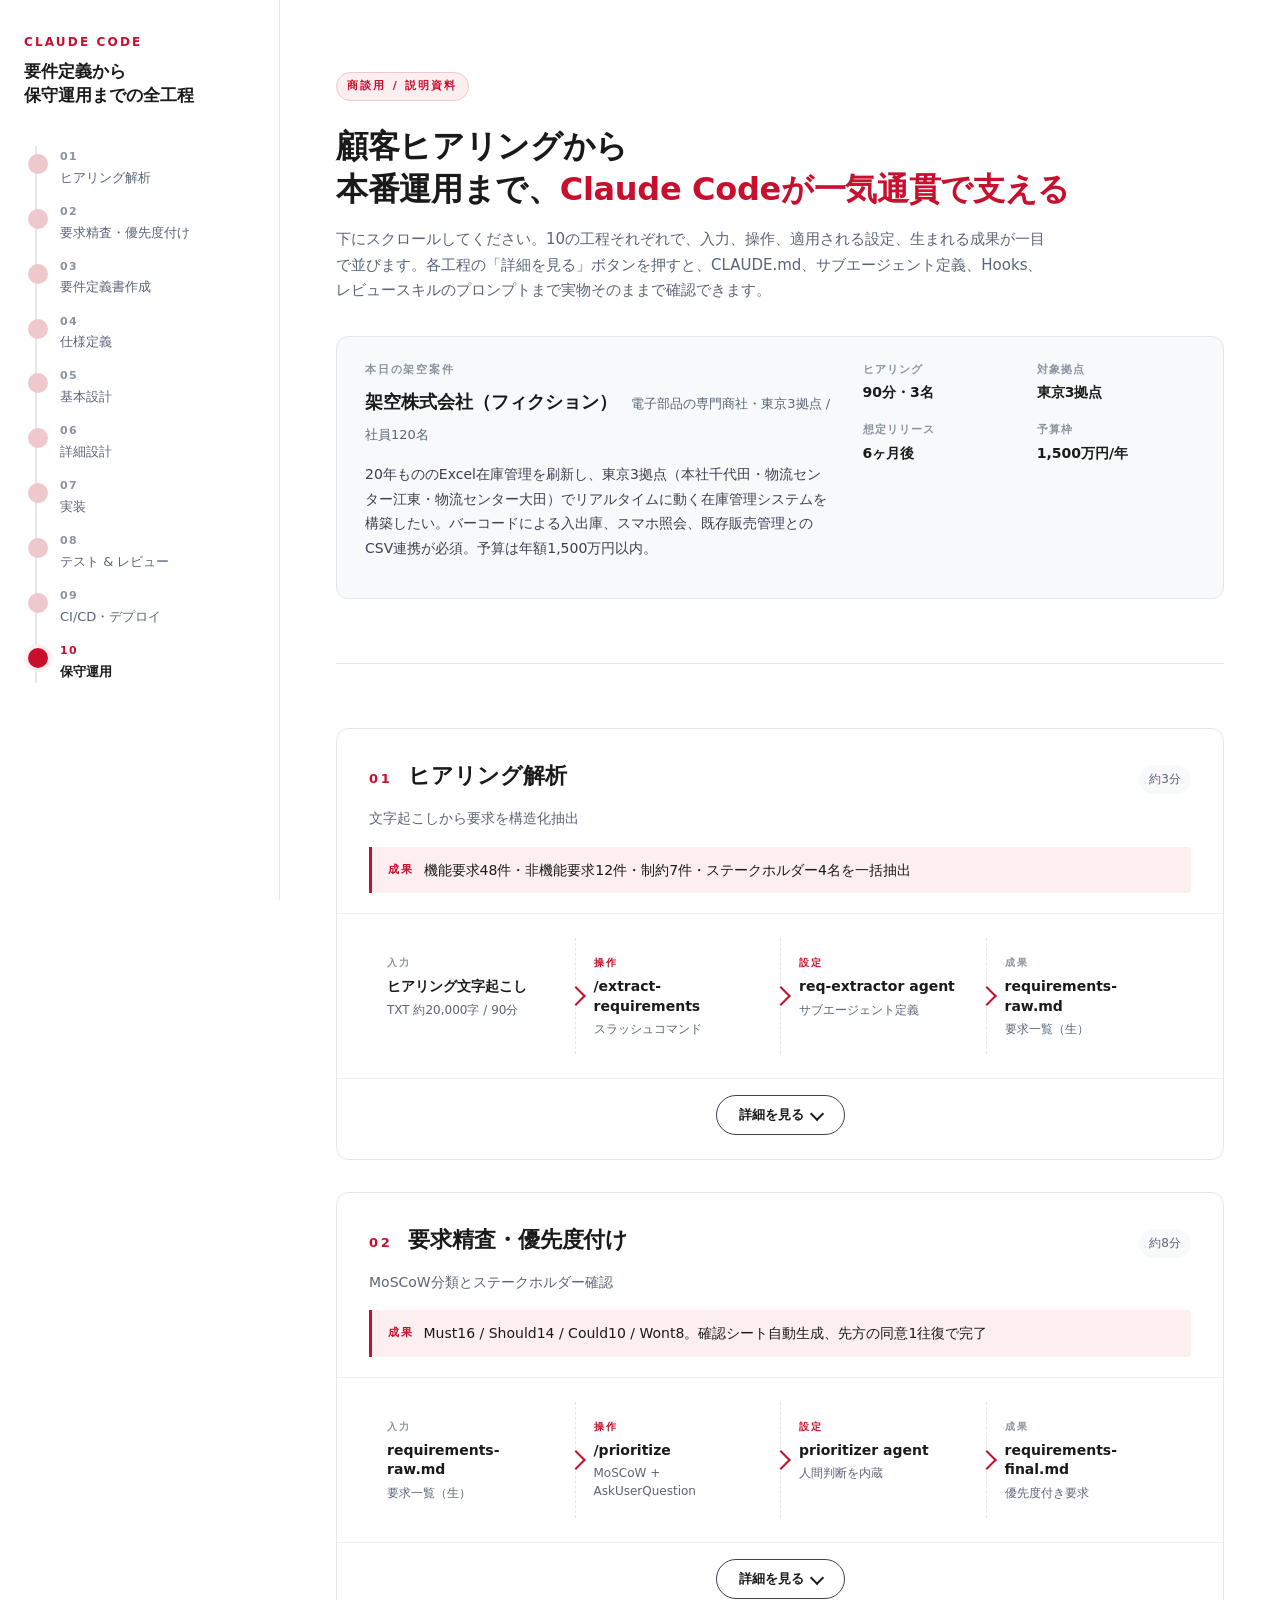
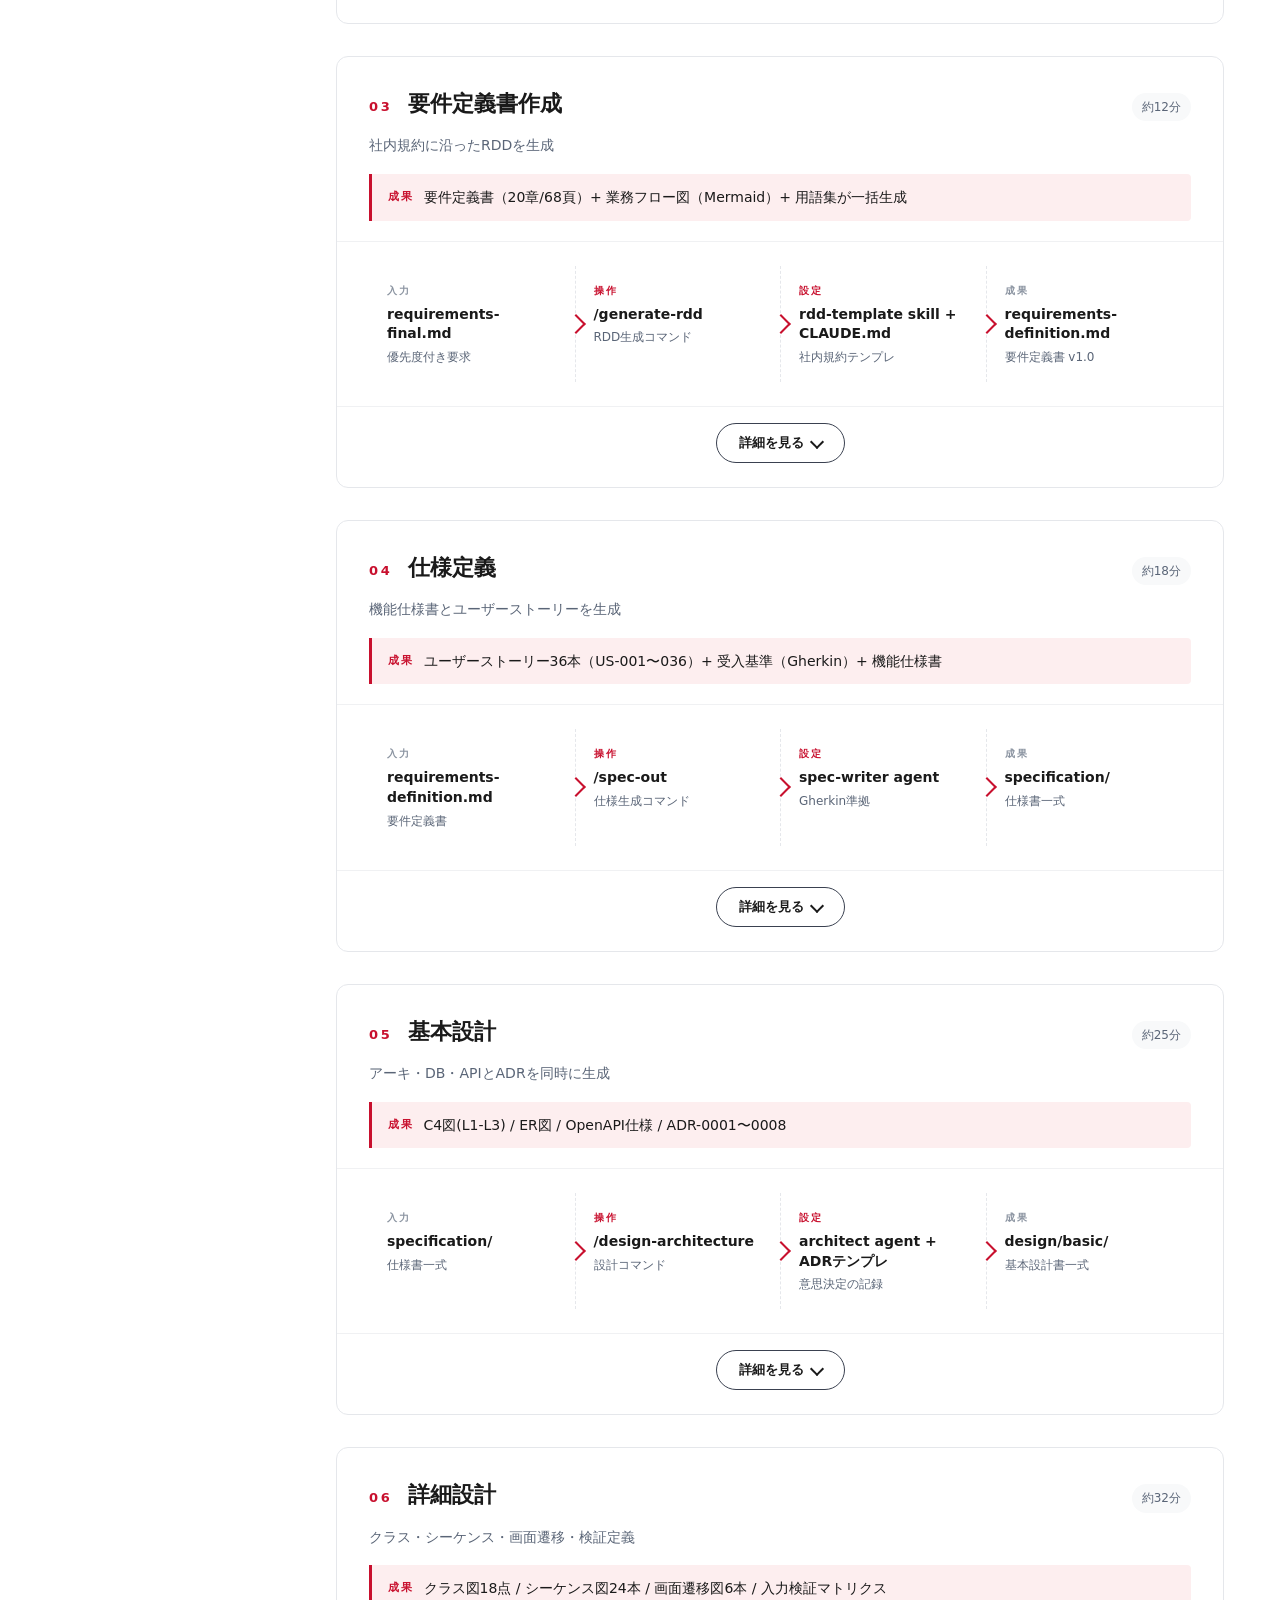
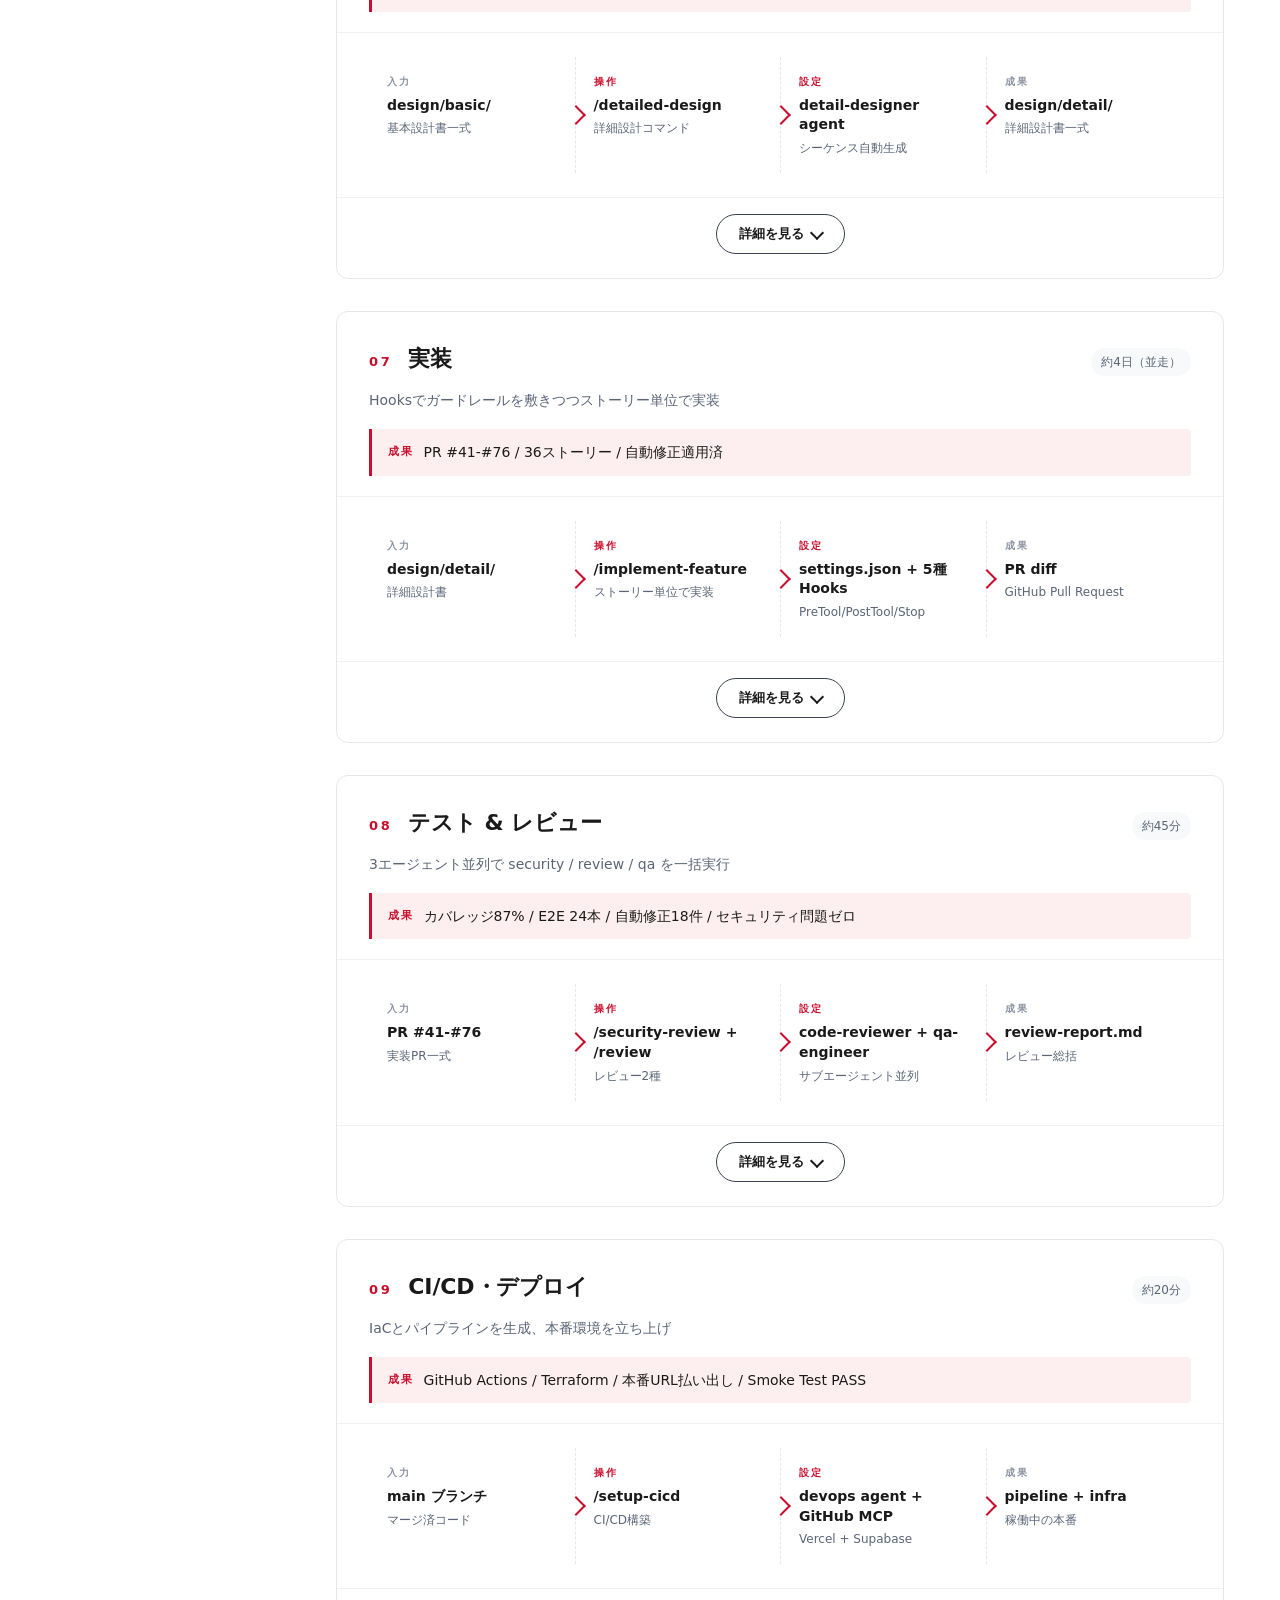
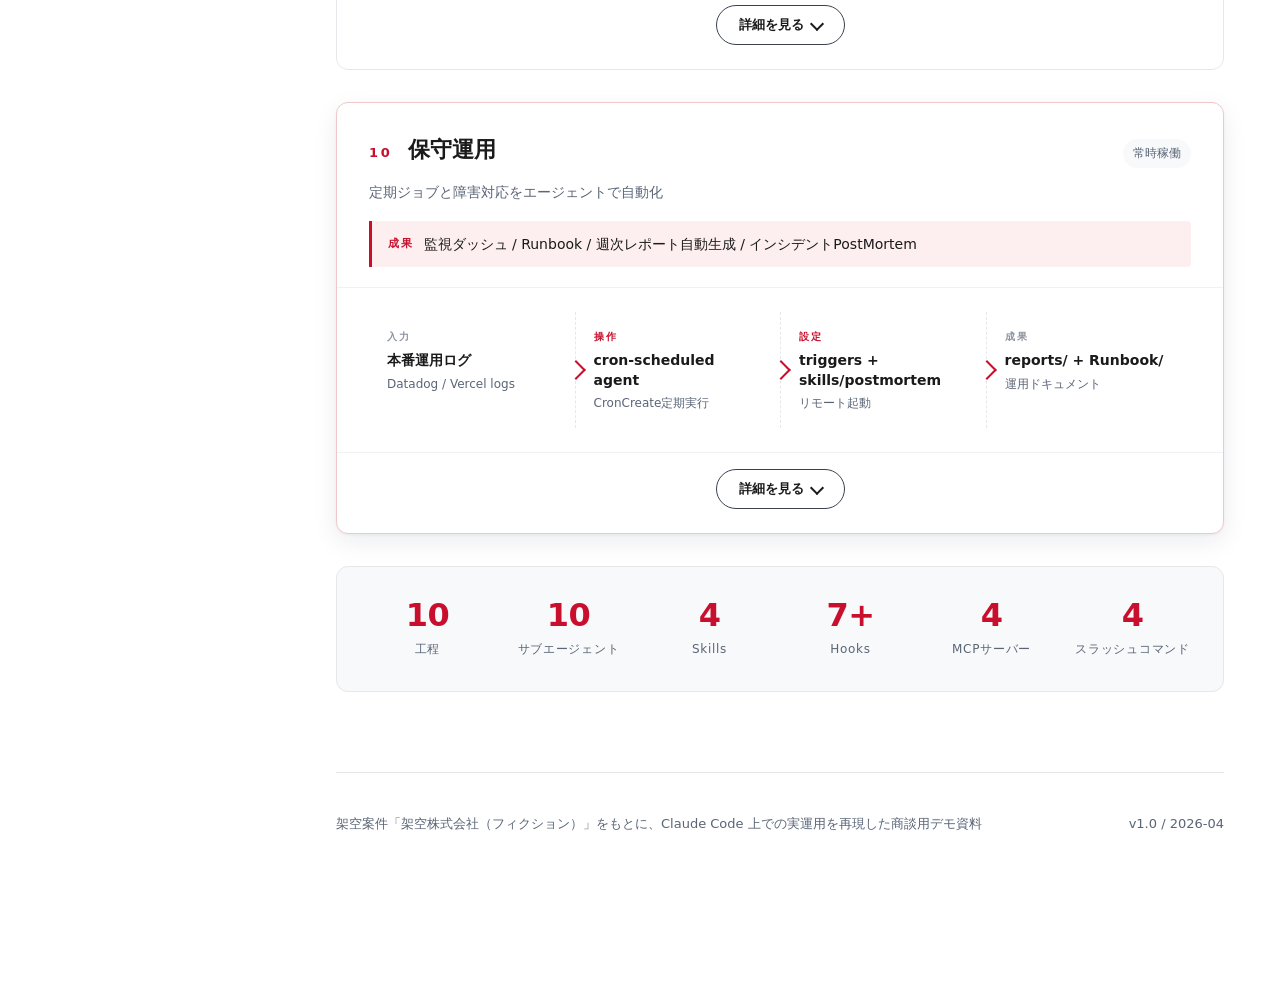
==== index.html @ 1776e8da "feat: Claude Code 上流→下流 商談デモ資料 10工程の縦スクロールUIで、入力→操作→設定→成果のフローを一目で表示。 詳細ボタンでナレッジ/ハーネス/Hooks/サブエージェント/" ====
<!DOCTYPE html>
<html lang="ja">
<head>
  <meta charset="UTF-8">
  <meta name="viewport" content="width=device-width, initial-scale=1.0">
  <title>Claude Code による要件定義から保守運用まで | 商談用説明資料</title>
  <link rel="stylesheet" href="styles.css">
</head>
<body>

<div class="layout">

  <!-- 左側：固定タイムライン -->
  <aside class="rail">
    <div class="rail-brand">CLAUDE CODE</div>
    <div class="rail-title">要件定義から<br>保守運用までの全工程</div>
    <ul class="rail-list" id="rail-list"></ul>
  </aside>

  <!-- 右側：本文 -->
  <main class="main">

    <!-- ヒーロー -->
    <section class="hero">
      <span class="hero-tag">商談用 / 説明資料</span>
      <h1>顧客ヒアリングから<br>本番運用まで、<em>Claude Codeが一気通貫で支える</em></h1>
      <p class="hero-lead">下にスクロールしてください。10の工程それぞれで、入力、操作、適用される設定、生まれる成果が一目で並びます。各工程の「詳細を見る」ボタンを押すと、CLAUDE.md、サブエージェント定義、Hooks、レビュースキルのプロンプトまで実物そのままで確認できます。</p>

      <div class="scenario">
        <div>
          <div class="scenario-head">本日の架空案件</div>
          <div class="scenario-name">
            <span id="scenario-name">—</span>
            <span class="industry" id="scenario-industry"></span>
          </div>
          <p class="scenario-brief" id="scenario-brief"></p>
        </div>
        <div class="scenario-meta" id="scenario-meta"></div>
      </div>
    </section>

    <!-- 工程カード群 -->
    <div id="phases"></div>

    <!-- サマリ -->
    <div id="summary"></div>

    <footer class="footer">
      <div>架空案件「架空株式会社（フィクション）」をもとに、Claude Code 上での実運用を再現した商談用デモ資料</div>
      <div>v1.0 / 2026-04</div>
    </footer>
  </main>
</div>

<script src="data.js"></script>
<script src="app.js"></script>
</body>
</html>
---- styles.css ----
/* ============================================
   Design Tokens
============================================ */
:root {
  --red: #c8102e;
  --red-deep: #97091f;
  --red-soft: #fdeeef;
  --red-line: #efc8cc;

  --ink: #1a1a1a;
  --ink-2: #3a4150;
  --ink-3: #5a6577;
  --ink-4: #8a93a0;
  --line: #e5e7eb;
  --line-2: #f0f1f3;
  --bg: #ffffff;
  --bg-soft: #f8f9fa;
  --bg-code: #f6f7f9;
  --bg-term: #1a1a1a;
  --bg-term-text: #e8e8e8;
  --bg-term-dim: #8a8a8a;
  --bg-term-accent: #ff7676;

  --shadow-card: 0 1px 2px rgba(15, 30, 60, 0.04), 0 4px 16px rgba(15, 30, 60, 0.04);
  --shadow-card-hover: 0 1px 3px rgba(15, 30, 60, 0.06), 0 8px 24px rgba(15, 30, 60, 0.08);

  --r-sm: 4px;
  --r: 8px;
  --r-lg: 12px;

  --t: 200ms cubic-bezier(0.4, 0, 0.2, 1);
}

/* ============================================
   Reset / Base
============================================ */
* { box-sizing: border-box; }
html, body {
  margin: 0; padding: 0;
  background: var(--bg);
  color: var(--ink);
  font-family: "Yu Gothic", "游ゴシック", "Hiragino Kaku Gothic ProN", "Hiragino Sans", -apple-system, system-ui, sans-serif;
  font-size: 15px;
  line-height: 1.7;
  -webkit-font-smoothing: antialiased;
}
a { color: inherit; text-decoration: none; }
button { font-family: inherit; cursor: pointer; }
code, pre { font-family: "SF Mono", Menlo, Consolas, monospace; }

/* ============================================
   Layout
============================================ */
.layout {
  display: grid;
  grid-template-columns: 280px minmax(0, 1fr);
  max-width: 1400px;
  margin: 0 auto;
}
.rail {
  position: sticky;
  top: 0;
  height: 100vh;
  padding: 32px 24px;
  border-right: 1px solid var(--line);
  overflow-y: auto;
}
.main {
  padding: 56px 56px 120px;
  min-width: 0;
}

@media (max-width: 920px) {
  .layout { grid-template-columns: 1fr; }
  .rail { position: static; height: auto; padding: 16px; border-right: none; border-bottom: 1px solid var(--line); }
  .main { padding: 32px 20px 80px; }
  .rail-list { display: flex; gap: 8px; overflow-x: auto; padding-bottom: 4px; }
  .rail-item { flex: 0 0 auto; }
  .rail-line { display: none; }
}

/* ============================================
   Rail (sticky timeline)
============================================ */
.rail-brand {
  font-size: 12px;
  letter-spacing: 0.18em;
  color: var(--red);
  font-weight: 700;
  margin-bottom: 8px;
}
.rail-title {
  font-size: 17px;
  font-weight: 700;
  color: var(--ink);
  margin-bottom: 32px;
  line-height: 1.4;
}
.rail-list {
  position: relative;
  list-style: none;
  margin: 0; padding: 0;
}
.rail-line {
  position: absolute;
  left: 11px; top: 6px; bottom: 6px;
  width: 2px;
  background: var(--line);
  z-index: 0;
}
.rail-item {
  position: relative;
  padding: 8px 0 8px 36px;
  cursor: pointer;
  z-index: 1;
  transition: color var(--t);
}
.rail-item::before {
  content: "";
  position: absolute;
  left: 4px; top: 14px;
  width: 16px; height: 16px;
  border-radius: 50%;
  background: var(--bg);
  border: 2px solid var(--line);
  transition: all var(--t);
}
.rail-item.active::before {
  background: var(--red);
  border-color: var(--red);
  box-shadow: 0 0 0 4px var(--red-soft);
}
.rail-item.passed::before {
  background: var(--red-line);
  border-color: var(--red-line);
}
.rail-num {
  font-size: 11px;
  color: var(--ink-4);
  letter-spacing: 0.12em;
  font-weight: 600;
}
.rail-name {
  font-size: 13px;
  color: var(--ink-3);
  font-weight: 500;
  line-height: 1.4;
  margin-top: 2px;
}
.rail-item.active .rail-num { color: var(--red); }
.rail-item.active .rail-name { color: var(--ink); font-weight: 700; }

/* ============================================
   Hero
============================================ */
.hero {
  padding: 16px 0 64px;
  border-bottom: 1px solid var(--line);
  margin-bottom: 64px;
}
.hero-tag {
  display: inline-block;
  font-size: 11px;
  letter-spacing: 0.2em;
  color: var(--red);
  font-weight: 700;
  padding: 4px 10px;
  border: 1px solid var(--red-line);
  background: var(--red-soft);
  border-radius: 999px;
  margin-bottom: 24px;
}
.hero h1 {
  font-size: 32px;
  font-weight: 700;
  line-height: 1.35;
  margin: 0 0 16px;
  letter-spacing: -0.01em;
}
.hero h1 em {
  font-style: normal;
  color: var(--red);
}
.hero-lead {
  color: var(--ink-3);
  font-size: 15px;
  max-width: 720px;
  margin: 0 0 32px;
}
.scenario {
  background: var(--bg-soft);
  border: 1px solid var(--line);
  border-radius: var(--r-lg);
  padding: 24px 28px;
  display: grid;
  grid-template-columns: minmax(0, 1.4fr) minmax(0, 1fr);
  gap: 32px;
}
.scenario-head {
  font-size: 11px;
  letter-spacing: 0.16em;
  color: var(--ink-4);
  font-weight: 700;
  margin-bottom: 8px;
}
.scenario-name {
  font-size: 18px;
  font-weight: 700;
  margin-bottom: 8px;
  color: var(--ink);
}
.scenario-name .industry {
  font-size: 13px;
  color: var(--ink-3);
  font-weight: 500;
  margin-left: 8px;
}
.scenario-brief {
  font-size: 14px;
  color: var(--ink-2);
  line-height: 1.75;
}
.scenario-meta {
  display: grid;
  grid-template-columns: 1fr 1fr;
  gap: 16px;
  align-content: start;
}
.scenario-meta dt {
  font-size: 11px;
  color: var(--ink-4);
  letter-spacing: 0.1em;
  font-weight: 600;
  margin-bottom: 2px;
}
.scenario-meta dd {
  margin: 0;
  font-size: 14px;
  font-weight: 700;
  color: var(--ink);
}
@media (max-width: 720px) {
  .scenario { grid-template-columns: 1fr; }
}

/* ============================================
   Phase Card
============================================ */
.phase {
  position: relative;
  background: var(--bg);
  border: 1px solid var(--line);
  border-radius: var(--r-lg);
  margin-bottom: 32px;
  overflow: hidden;
  transition: box-shadow var(--t), border-color var(--t);
}
.phase:hover { box-shadow: var(--shadow-card); }
.phase.active {
  border-color: var(--red-line);
  box-shadow: var(--shadow-card-hover);
}

.phase-head {
  padding: 28px 32px 20px;
  border-bottom: 1px solid var(--line-2);
}
.phase-row1 {
  display: flex;
  align-items: baseline;
  gap: 16px;
  margin-bottom: 12px;
}
.phase-num {
  font-size: 13px;
  font-weight: 800;
  letter-spacing: 0.2em;
  color: var(--red);
}
.phase-title {
  font-size: 22px;
  font-weight: 700;
  letter-spacing: -0.005em;
  color: var(--ink);
}
.phase-duration {
  margin-left: auto;
  font-size: 12px;
  color: var(--ink-3);
  background: var(--bg-soft);
  padding: 4px 10px;
  border-radius: 999px;
  white-space: nowrap;
}
.phase-sub {
  font-size: 14px;
  color: var(--ink-3);
  margin-bottom: 16px;
}
.phase-outcome {
  display: flex;
  align-items: flex-start;
  gap: 10px;
  padding: 12px 16px;
  background: var(--red-soft);
  border-left: 3px solid var(--red);
  border-radius: 0 var(--r-sm) var(--r-sm) 0;
  font-size: 14px;
  color: var(--ink);
  line-height: 1.6;
}
.phase-outcome::before {
  content: "成果";
  font-size: 11px;
  letter-spacing: 0.16em;
  color: var(--red);
  font-weight: 700;
  flex: 0 0 auto;
  padding-top: 2px;
}

/* ============================================
   Flow visualization
============================================ */
.flow {
  display: grid;
  grid-template-columns: repeat(4, minmax(0, 1fr));
  gap: 0;
  padding: 24px 32px;
  border-bottom: 1px solid var(--line-2);
}
.flow-step {
  position: relative;
  padding: 16px 18px;
}
.flow-step + .flow-step { border-left: 1px dashed var(--line); }
.flow-step + .flow-step::before {
  content: "";
  position: absolute;
  left: -7px; top: 50%;
  width: 12px; height: 12px;
  border-top: 2px solid var(--red);
  border-right: 2px solid var(--red);
  transform: translateY(-50%) rotate(45deg);
  background: var(--bg);
}
.flow-step-tag {
  font-size: 10px;
  font-weight: 800;
  letter-spacing: 0.2em;
  color: var(--ink-4);
  margin-bottom: 6px;
}
.flow-step:nth-child(2) .flow-step-tag,
.flow-step:nth-child(3) .flow-step-tag {
  color: var(--red);
}
.flow-step-label {
  font-size: 14px;
  font-weight: 700;
  color: var(--ink);
  margin-bottom: 4px;
  line-height: 1.4;
  word-break: break-word;
}
.flow-step-detail {
  font-size: 12px;
  color: var(--ink-3);
  line-height: 1.5;
}
@media (max-width: 720px) {
  .flow { grid-template-columns: 1fr; gap: 12px; padding: 20px; }
  .flow-step + .flow-step { border-left: none; border-top: 1px dashed var(--line); padding-top: 16px; }
  .flow-step + .flow-step::before { display: none; }
}

/* ============================================
   Detail toggle / panel
============================================ */
.phase-toggle-wrap {
  padding: 16px 32px 24px;
  text-align: center;
}
.phase-toggle {
  display: inline-flex;
  align-items: center;
  gap: 8px;
  background: var(--bg);
  border: 1px solid var(--ink-2);
  color: var(--ink);
  padding: 10px 22px;
  border-radius: 999px;
  font-size: 13px;
  font-weight: 600;
  transition: all var(--t);
}
.phase-toggle:hover {
  background: var(--ink);
  color: white;
  border-color: var(--ink);
}
.phase-toggle.is-open {
  background: var(--red);
  border-color: var(--red);
  color: white;
}
.phase-toggle-icon {
  display: inline-block;
  width: 10px; height: 10px;
  border-right: 2px solid currentColor;
  border-bottom: 2px solid currentColor;
  transform: rotate(45deg);
  transition: transform var(--t);
  margin-bottom: 2px;
}
.phase-toggle.is-open .phase-toggle-icon { transform: rotate(-135deg); margin-bottom: -2px; }

.phase-detail {
  display: none;
  border-top: 1px solid var(--line);
  background: var(--bg-soft);
}
.phase-detail.is-open { display: block; }

/* ============================================
   Tabs
============================================ */
.tabs {
  display: flex;
  gap: 0;
  border-bottom: 1px solid var(--line);
  background: var(--bg);
  padding: 0 32px;
  overflow-x: auto;
}
.tab {
  flex: 0 0 auto;
  background: none;
  border: none;
  padding: 14px 20px;
  font-size: 13px;
  font-weight: 600;
  color: var(--ink-3);
  border-bottom: 2px solid transparent;
  margin-bottom: -1px;
  white-space: nowrap;
  transition: all var(--t);
}
.tab:hover { color: var(--ink); }
.tab.active {
  color: var(--red);
  border-bottom-color: var(--red);
}

.tab-panel {
  display: none;
  padding: 28px 32px 32px;
}
.tab-panel.active { display: block; }

/* ============================================
   File / Code blocks
============================================ */
.file {
  background: var(--bg);
  border: 1px solid var(--line);
  border-radius: var(--r);
  margin-bottom: 16px;
  overflow: hidden;
}
.file-head {
  display: flex;
  align-items: center;
  justify-content: space-between;
  gap: 12px;
  padding: 10px 14px;
  background: var(--bg-soft);
  border-bottom: 1px solid var(--line);
  font-size: 12px;
}
.file-path {
  color: var(--ink-2);
  font-family: "SF Mono", Menlo, monospace;
  font-weight: 500;
  overflow: hidden;
  text-overflow: ellipsis;
  white-space: nowrap;
}
.file-lang {
  font-size: 10px;
  letter-spacing: 0.12em;
  color: var(--ink-4);
  background: var(--bg);
  padding: 2px 8px;
  border-radius: 4px;
  border: 1px solid var(--line);
  text-transform: uppercase;
  flex: 0 0 auto;
}
.file-copy {
  background: none;
  border: 1px solid var(--line);
  padding: 4px 10px;
  font-size: 11px;
  color: var(--ink-3);
  border-radius: 4px;
  flex: 0 0 auto;
  transition: all var(--t);
}
.file-copy:hover { color: var(--red); border-color: var(--red); }
.file-copy.copied { color: var(--red); border-color: var(--red); }
.file pre {
  margin: 0;
  padding: 16px;
  background: var(--bg-code);
  font-size: 12.5px;
  line-height: 1.65;
  overflow-x: auto;
  white-space: pre-wrap;
  word-break: break-word;
  color: var(--ink);
}

/* ============================================
   Terminal (execution)
============================================ */
.terminal {
  background: var(--bg-term);
  border-radius: var(--r);
  overflow: hidden;
  margin-bottom: 16px;
}
.terminal-head {
  background: #2a2a2a;
  padding: 10px 14px;
  display: flex;
  align-items: center;
  justify-content: space-between;
  gap: 12px;
}
.terminal-dots {
  display: flex; gap: 6px;
}
.terminal-dot {
  width: 10px; height: 10px;
  border-radius: 50%;
  background: #555;
}
.terminal-title {
  font-size: 11px;
  color: var(--bg-term-dim);
  font-family: "SF Mono", Menlo, monospace;
}
.terminal-run {
  background: var(--red);
  color: white;
  border: none;
  padding: 6px 14px;
  font-size: 11px;
  font-weight: 700;
  border-radius: 4px;
  letter-spacing: 0.06em;
  transition: all var(--t);
}
.terminal-run:hover { background: var(--red-deep); }
.terminal-run:disabled { background: #555; cursor: not-allowed; }
.terminal-body {
  padding: 18px 22px;
  font-family: "SF Mono", Menlo, monospace;
  font-size: 12.5px;
  line-height: 1.75;
  color: var(--bg-term-text);
  min-height: 200px;
  white-space: pre-wrap;
  word-break: break-word;
}
.terminal-cmd {
  color: var(--bg-term-accent);
  font-weight: 600;
}
.terminal-prompt {
  color: var(--bg-term-dim);
  margin-right: 6px;
}
.terminal-line { display: block; }
.terminal-line .ok { color: #74e8a4; }
.terminal-line .err { color: #ff8b8b; }
.terminal-line .warn { color: #ffd479; }
.terminal-cursor {
  display: inline-block;
  width: 8px; height: 16px;
  background: var(--bg-term-accent);
  vertical-align: text-bottom;
  animation: blink 1s steps(1) infinite;
}
@keyframes blink {
  50% { opacity: 0; }
}

/* ============================================
   Review panel
============================================ */
.review-comment {
  display: flex;
  gap: 12px;
  padding: 12px 14px;
  background: var(--bg);
  border: 1px solid var(--line);
  border-radius: var(--r);
  margin-bottom: 8px;
  font-size: 13px;
}
.review-level {
  flex: 0 0 auto;
  font-size: 10px;
  font-weight: 800;
  letter-spacing: 0.1em;
  padding: 3px 8px;
  border-radius: 4px;
  height: fit-content;
}
.review-level.OK { background: #e7f6ec; color: #1f7a3f; }
.review-level.INFO { background: #eaf2ff; color: #1d4ed8; }
.review-level.WARN { background: #fff5e0; color: #a85d00; }
.review-level.ERROR { background: var(--red-soft); color: var(--red-deep); }
.review-target {
  font-family: "SF Mono", Menlo, monospace;
  color: var(--ink-2);
  font-weight: 600;
  margin-right: 8px;
}
.review-body { color: var(--ink-2); line-height: 1.6; }

/* ============================================
   Section labels (in detail panels)
============================================ */
.section-label {
  font-size: 11px;
  letter-spacing: 0.2em;
  font-weight: 700;
  color: var(--red);
  margin-bottom: 12px;
  text-transform: uppercase;
}
.section-desc {
  font-size: 13px;
  color: var(--ink-3);
  margin-bottom: 16px;
}

/* ============================================
   Config sections (grouped by kind)
============================================ */
.config-section {
  margin-bottom: 28px;
}
.config-section-head {
  display: flex;
  align-items: center;
  gap: 12px;
  margin-bottom: 12px;
  padding-bottom: 8px;
  border-bottom: 1px solid var(--line);
}
.config-section-kind {
  font-size: 10px;
  letter-spacing: 0.18em;
  font-weight: 800;
  padding: 3px 9px;
  border-radius: 3px;
  background: var(--ink);
  color: white;
  flex: 0 0 auto;
}
.config-section-kind.kind-knowledge { background: #2b3a55; }
.config-section-kind.kind-harness   { background: #444b5a; }
.config-section-kind.kind-hook      { background: var(--red-deep); }
.config-section-kind.kind-subagent  { background: #1b3a3a; }
.config-section-kind.kind-skill     { background: #3a2b55; }
.config-section-kind.kind-mcp       { background: #553a1b; }
.config-section-kind.kind-command   { background: #2b554a; }
.config-section-label {
  font-size: 14px;
  font-weight: 700;
  color: var(--ink);
}

/* ============================================
   Callout (best practices / official refs)
============================================ */
.callout {
  border-radius: var(--r);
  padding: 20px 24px;
  margin-top: 24px;
}
.callout-bp {
  background: var(--red-soft);
  border: 1px solid var(--red-line);
  border-left: 3px solid var(--red);
}
.callout-ref {
  background: var(--bg);
  border: 1px solid var(--line);
}
.callout-head {
  font-size: 12px;
  letter-spacing: 0.18em;
  font-weight: 800;
  color: var(--red);
  margin-bottom: 14px;
  text-transform: none;
}
.callout-ref .callout-head { color: var(--ink-2); }
.callout-list {
  list-style: none;
  margin: 0;
  padding: 0;
}
.callout-item {
  position: relative;
  padding: 10px 0 10px 22px;
  border-top: 1px dashed rgba(0,0,0,0.08);
}
.callout-item:first-child { border-top: none; padding-top: 0; }
.callout-item::before {
  content: "";
  position: absolute;
  left: 0; top: 18px;
  width: 12px; height: 2px;
  background: var(--red);
}
.callout-item:first-child::before { top: 8px; }
.callout-ref .callout-item::before { background: var(--ink-3); }
.callout-title {
  font-size: 14px;
  font-weight: 700;
  color: var(--ink);
  margin-bottom: 4px;
  line-height: 1.5;
}
.callout-body {
  font-size: 13px;
  color: var(--ink-2);
  line-height: 1.7;
}

/* ============================================
   Footer
============================================ */
.footer {
  margin-top: 80px;
  padding: 40px 0;
  border-top: 1px solid var(--line);
  color: var(--ink-3);
  font-size: 13px;
  display: flex;
  justify-content: space-between;
  flex-wrap: wrap;
  gap: 16px;
}
.footer-summary {
  display: grid;
  grid-template-columns: repeat(6, 1fr);
  gap: 24px;
  margin-bottom: 40px;
  padding: 32px;
  background: var(--bg-soft);
  border: 1px solid var(--line);
  border-radius: var(--r-lg);
}
@media (max-width: 1100px) {
  .footer-summary { grid-template-columns: repeat(3, 1fr); }
}
.footer-summary-item {
  text-align: center;
}
.footer-summary-num {
  font-size: 32px;
  font-weight: 800;
  color: var(--red);
  letter-spacing: -0.02em;
  line-height: 1;
}
.footer-summary-label {
  font-size: 12px;
  color: var(--ink-3);
  margin-top: 8px;
  letter-spacing: 0.06em;
}
@media (max-width: 720px) {
  .footer-summary { grid-template-columns: repeat(2, 1fr); padding: 20px; gap: 16px; }
  .footer-summary-num { font-size: 26px; }
}

/* ============================================
   Util
============================================ */
.spacer-sm { height: 8px; }
.spacer { height: 16px; }
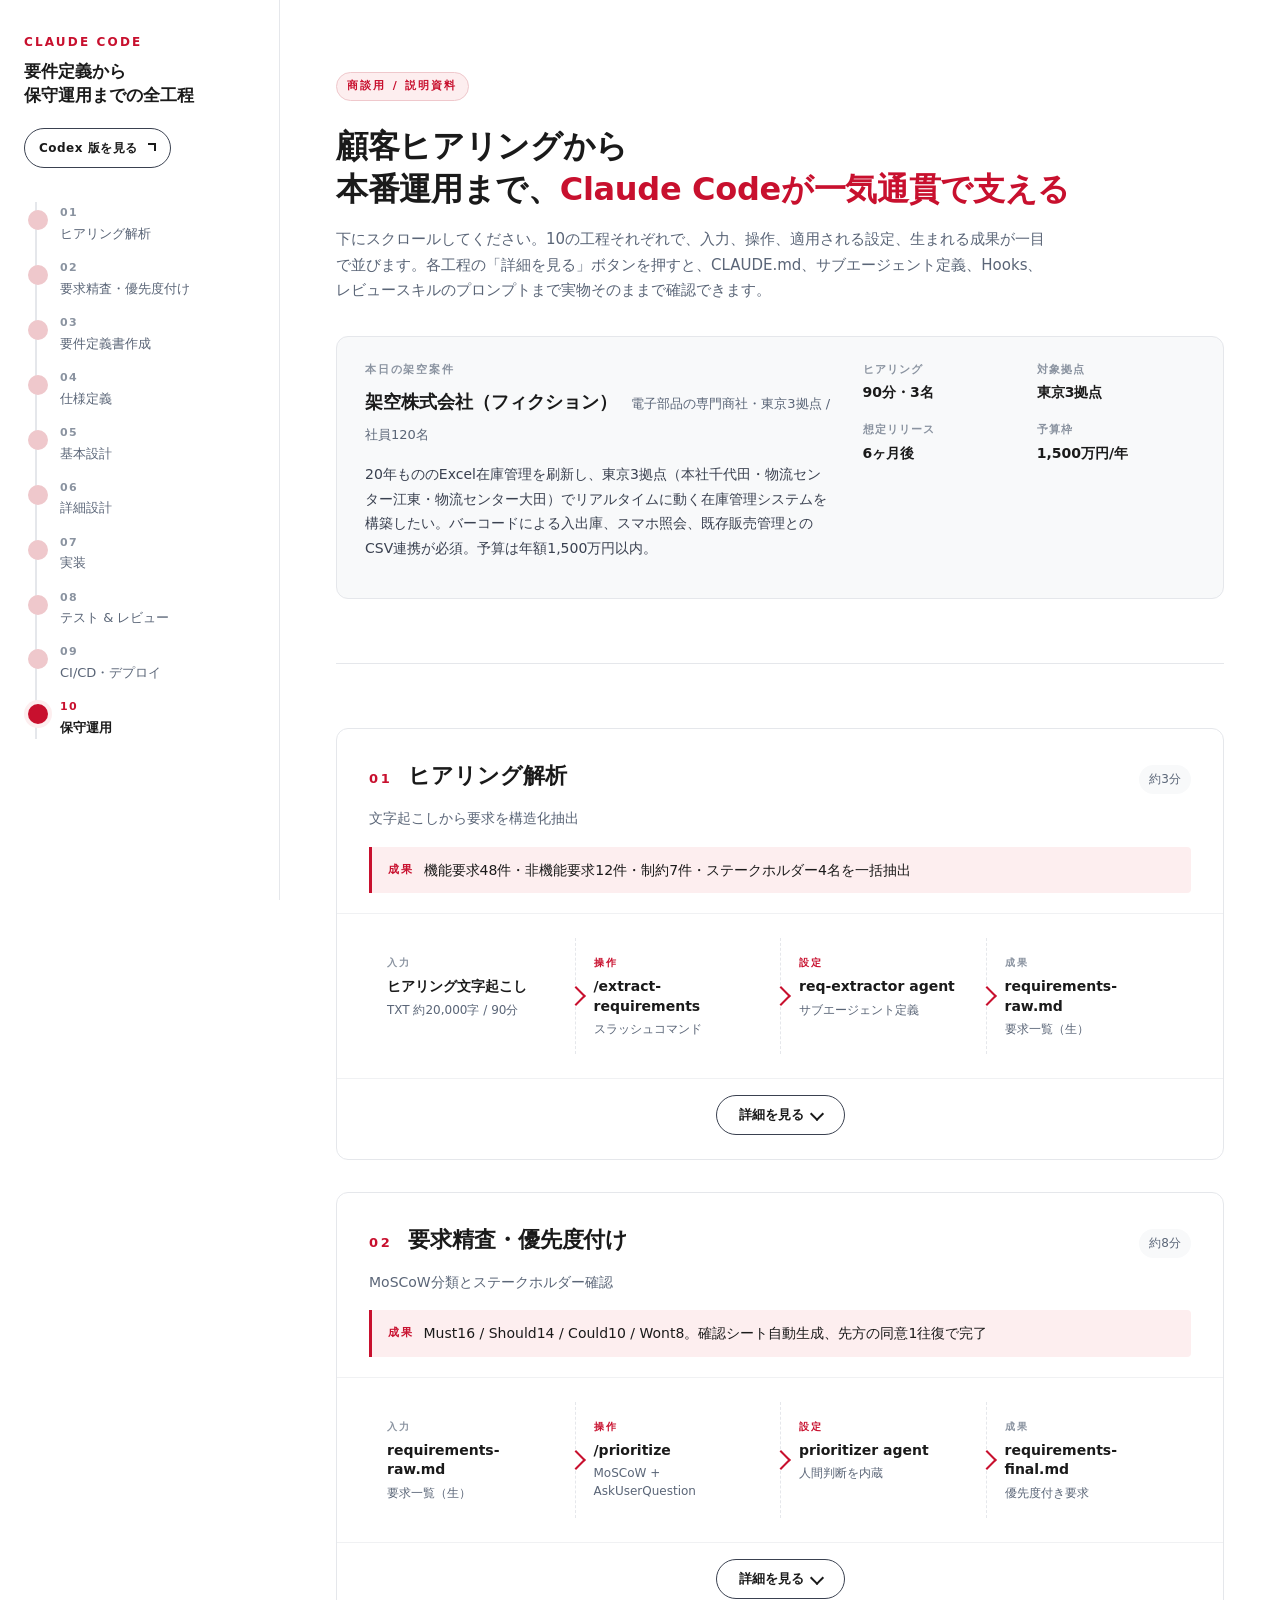
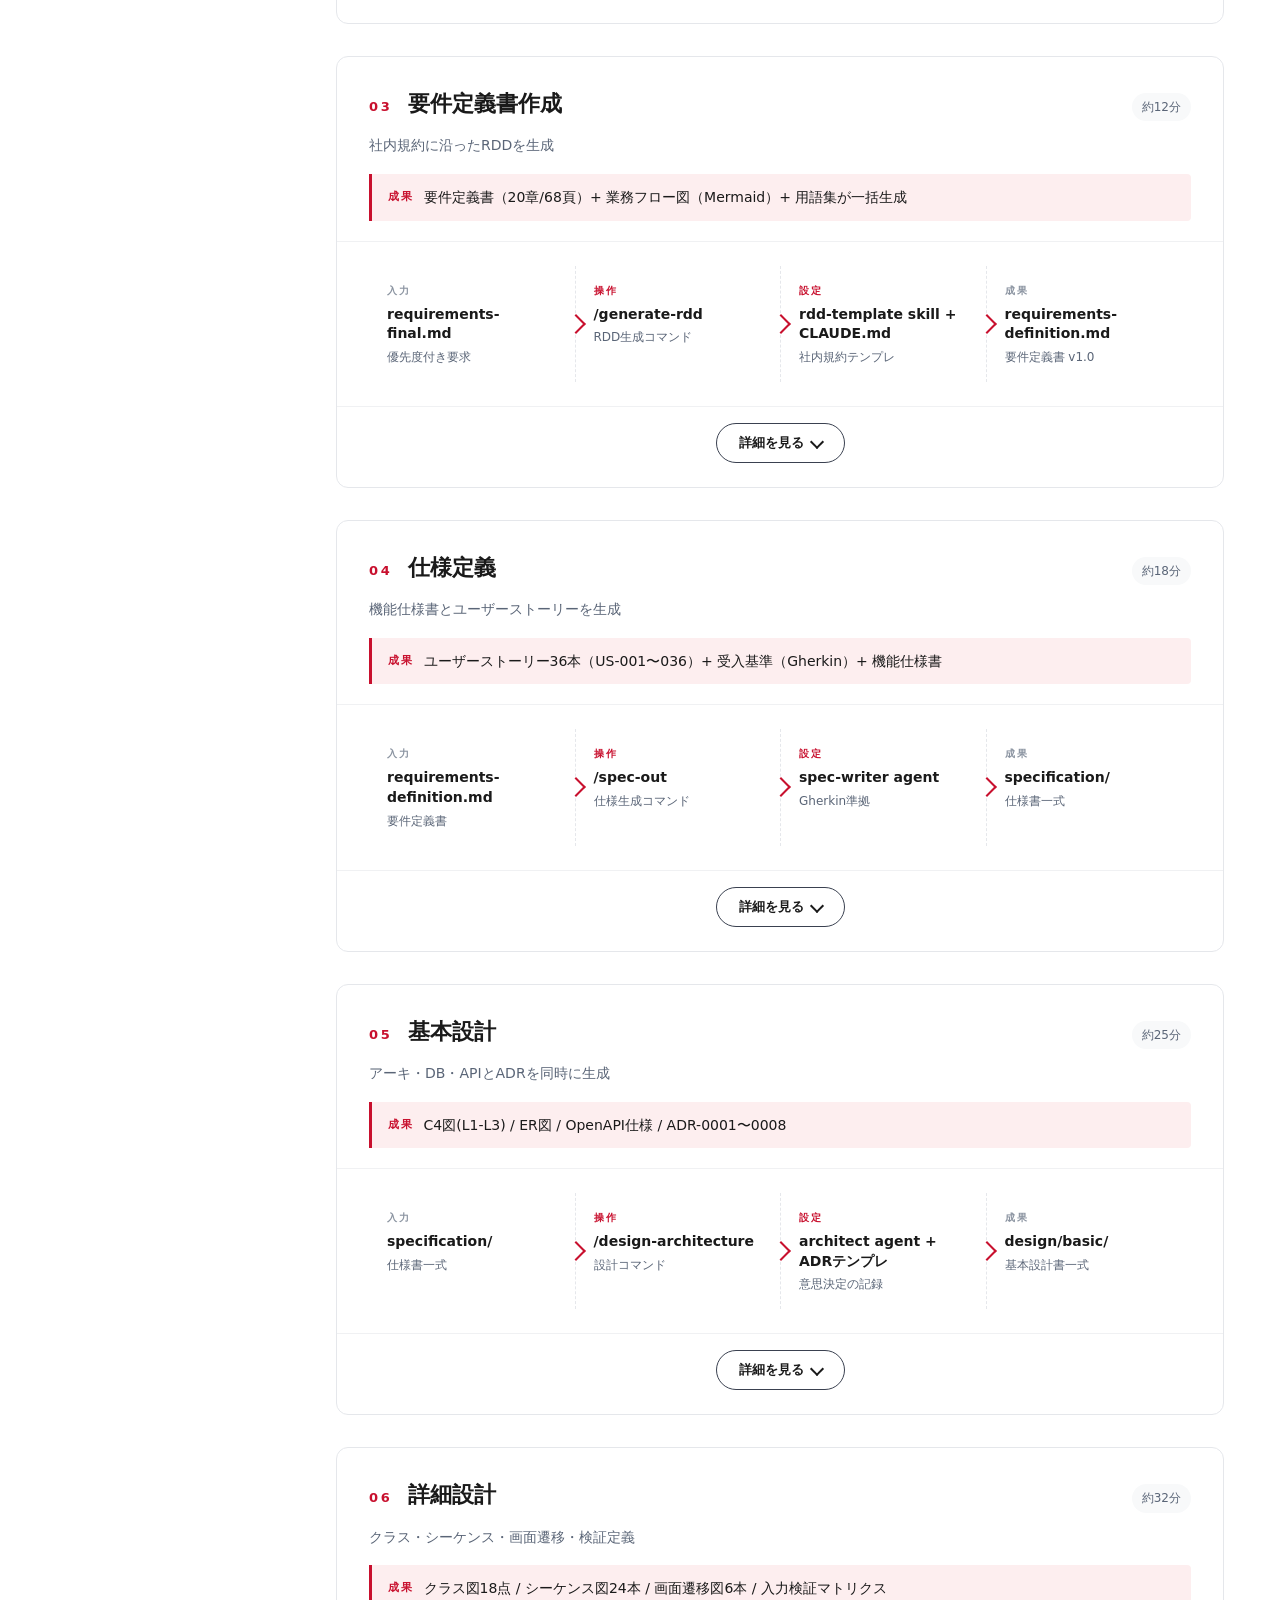
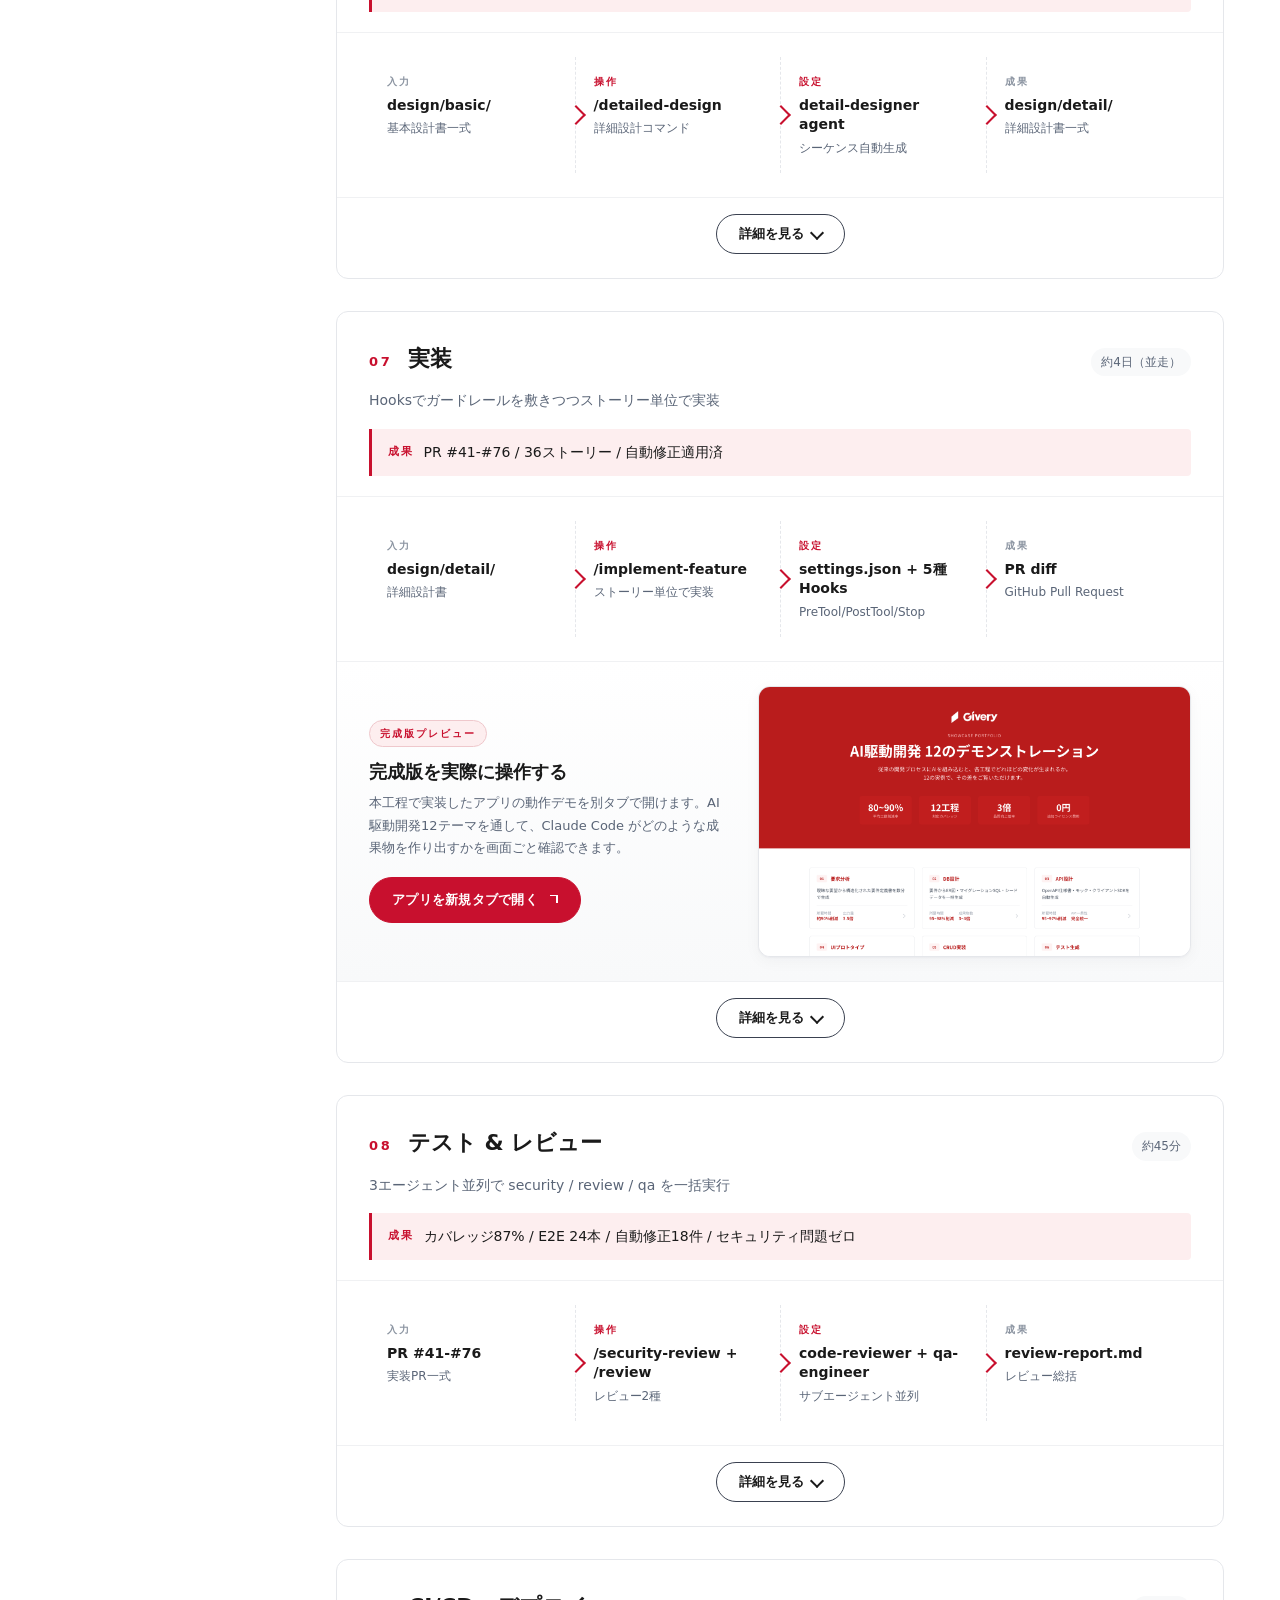
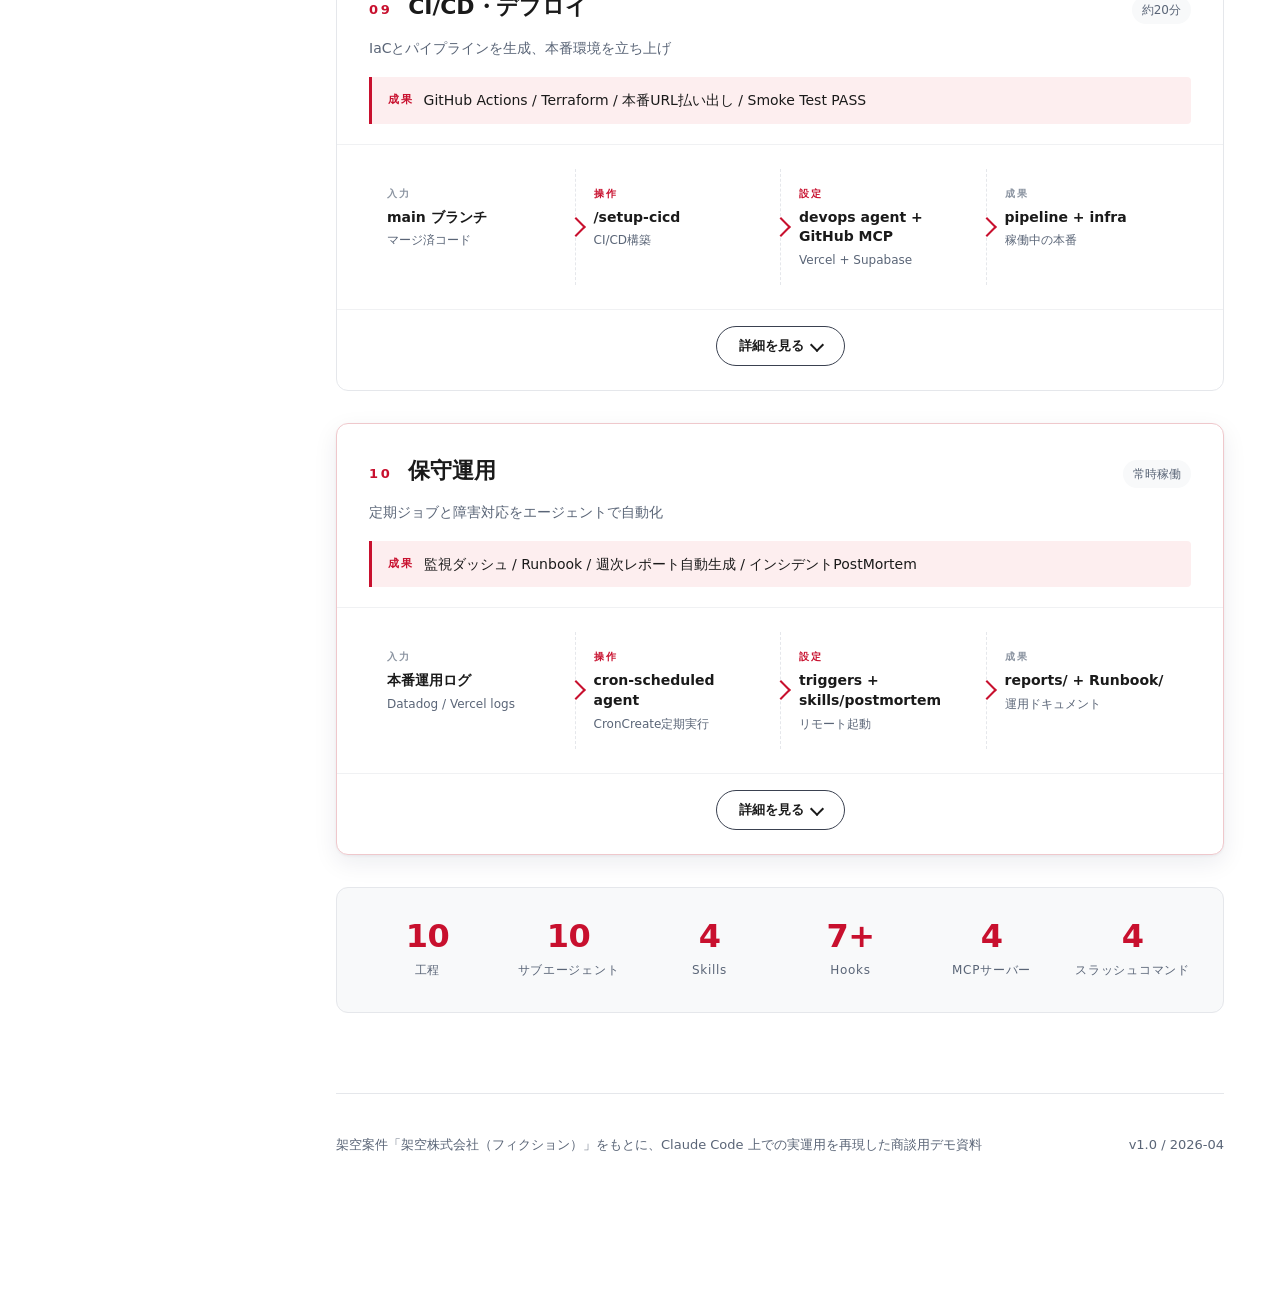
==== commit f78bd7b7: "feat: Codex 版への相互リンクを rail 上部に追加 姉妹サイト docdemo-codex.vercel.app への遷移ボタンを設置。 タイトル直下に配置することで、商談中もファースト" ====
--- a/index.html
+++ b/index.html
@@ -14,6 +14,10 @@
   <aside class="rail">
     <div class="rail-brand">CLAUDE CODE</div>
     <div class="rail-title">要件定義から<br>保守運用までの全工程</div>
+    <a class="rail-swap" href="https://docdemo-codex.vercel.app/" target="_blank" rel="noopener noreferrer">
+      <span class="rail-swap-label">Codex 版を見る</span>
+      <span class="rail-swap-arrow" aria-hidden="true"></span>
+    </a>
     <ul class="rail-list" id="rail-list"></ul>
   </aside>
 
--- a/styles.css
+++ b/styles.css
@@ -93,7 +93,7 @@
   font-size: 17px;
   font-weight: 700;
   color: var(--ink);
-  margin-bottom: 32px;
+  margin-bottom: 20px;
   line-height: 1.4;
 }
 .rail-list {
@@ -149,6 +149,48 @@
 }
 .rail-item.active .rail-num { color: var(--red); }
 .rail-item.active .rail-name { color: var(--ink); font-weight: 700; }
+
+.rail-swap {
+  display: inline-flex;
+  align-items: center;
+  gap: 8px;
+  margin: 0 0 28px;
+  padding: 9px 14px;
+  font-size: 12px;
+  font-weight: 700;
+  letter-spacing: 0.04em;
+  color: var(--ink);
+  background: var(--bg);
+  border: 1px solid var(--ink-2);
+  border-radius: 999px;
+  transition: all var(--t);
+}
+.rail-swap:hover {
+  background: var(--ink);
+  color: white;
+  border-color: var(--ink);
+}
+.rail-swap-arrow {
+  width: 10px; height: 10px;
+  position: relative;
+}
+.rail-swap-arrow::before,
+.rail-swap-arrow::after {
+  content: "";
+  position: absolute;
+  background: currentColor;
+}
+.rail-swap-arrow::before {
+  top: 0; right: 0;
+  width: 8px; height: 1.5px;
+}
+.rail-swap-arrow::after {
+  top: 0; right: 0;
+  width: 1.5px; height: 8px;
+}
+@media (max-width: 920px) {
+  .rail-swap { margin-bottom: 8px; }
+}
 
 /* ============================================
    Hero
@@ -372,6 +414,135 @@
   .flow { grid-template-columns: 1fr; gap: 12px; padding: 20px; }
   .flow-step + .flow-step { border-left: none; border-top: 1px dashed var(--line); padding-top: 16px; }
   .flow-step + .flow-step::before { display: none; }
+}
+
+/* ============================================
+   Live preview (完成版アプリ)
+============================================ */
+.live-preview {
+  padding: 24px 32px;
+  border-bottom: 1px solid var(--line-2);
+  background: linear-gradient(180deg, var(--bg) 0%, var(--bg-soft) 100%);
+}
+.live-preview-body {
+  display: grid;
+  grid-template-columns: minmax(0, 1fr) minmax(0, 1.2fr);
+  gap: 28px;
+  align-items: center;
+}
+.live-preview-text {
+  min-width: 0;
+}
+.live-preview-tag {
+  display: inline-block;
+  font-size: 10px;
+  font-weight: 800;
+  letter-spacing: 0.2em;
+  color: var(--red);
+  background: var(--red-soft);
+  border: 1px solid var(--red-line);
+  padding: 4px 10px;
+  border-radius: 999px;
+  margin-bottom: 12px;
+}
+.live-preview-title {
+  font-size: 18px;
+  font-weight: 700;
+  color: var(--ink);
+  line-height: 1.4;
+  margin-bottom: 8px;
+}
+.live-preview-desc {
+  font-size: 13px;
+  color: var(--ink-3);
+  line-height: 1.7;
+  margin: 0 0 18px;
+}
+.live-preview-cta {
+  display: inline-flex;
+  align-items: center;
+  gap: 10px;
+  background: var(--red);
+  color: white;
+  font-size: 13px;
+  font-weight: 700;
+  letter-spacing: 0.02em;
+  padding: 11px 22px;
+  border-radius: 999px;
+  border: 1px solid var(--red);
+  transition: all var(--t);
+}
+.live-preview-cta:hover {
+  background: var(--red-deep);
+  border-color: var(--red-deep);
+  transform: translateY(-1px);
+  box-shadow: 0 6px 14px rgba(200, 16, 46, 0.18);
+}
+.live-preview-cta-icon {
+  width: 10px;
+  height: 10px;
+  position: relative;
+  display: inline-block;
+}
+.live-preview-cta-icon::before,
+.live-preview-cta-icon::after {
+  content: "";
+  position: absolute;
+  background: currentColor;
+}
+.live-preview-cta-icon::before {
+  top: 0; right: 0;
+  width: 8px; height: 1.5px;
+}
+.live-preview-cta-icon::after {
+  top: 0; right: 0;
+  width: 1.5px; height: 8px;
+}
+.live-preview-figure {
+  position: relative;
+  display: block;
+  border-radius: var(--r-lg);
+  overflow: hidden;
+  border: 1px solid var(--line);
+  background: var(--bg);
+  box-shadow: var(--shadow-card);
+  transition: transform var(--t), box-shadow var(--t);
+}
+.live-preview-figure:hover {
+  transform: translateY(-2px);
+  box-shadow: var(--shadow-card-hover);
+}
+.live-preview-figure img {
+  display: block;
+  width: 100%;
+  height: auto;
+  aspect-ratio: 16 / 10;
+  object-fit: cover;
+  object-position: top center;
+}
+.live-preview-figure-overlay {
+  position: absolute;
+  right: 12px;
+  bottom: 12px;
+  font-size: 11px;
+  font-weight: 700;
+  letter-spacing: 0.08em;
+  color: white;
+  background: rgba(26, 26, 26, 0.78);
+  padding: 5px 12px;
+  border-radius: 999px;
+  backdrop-filter: blur(4px);
+  opacity: 0;
+  transform: translateY(4px);
+  transition: opacity var(--t), transform var(--t);
+}
+.live-preview-figure:hover .live-preview-figure-overlay {
+  opacity: 1;
+  transform: translateY(0);
+}
+@media (max-width: 820px) {
+  .live-preview { padding: 20px; }
+  .live-preview-body { grid-template-columns: 1fr; gap: 18px; }
 }
 
 /* ============================================
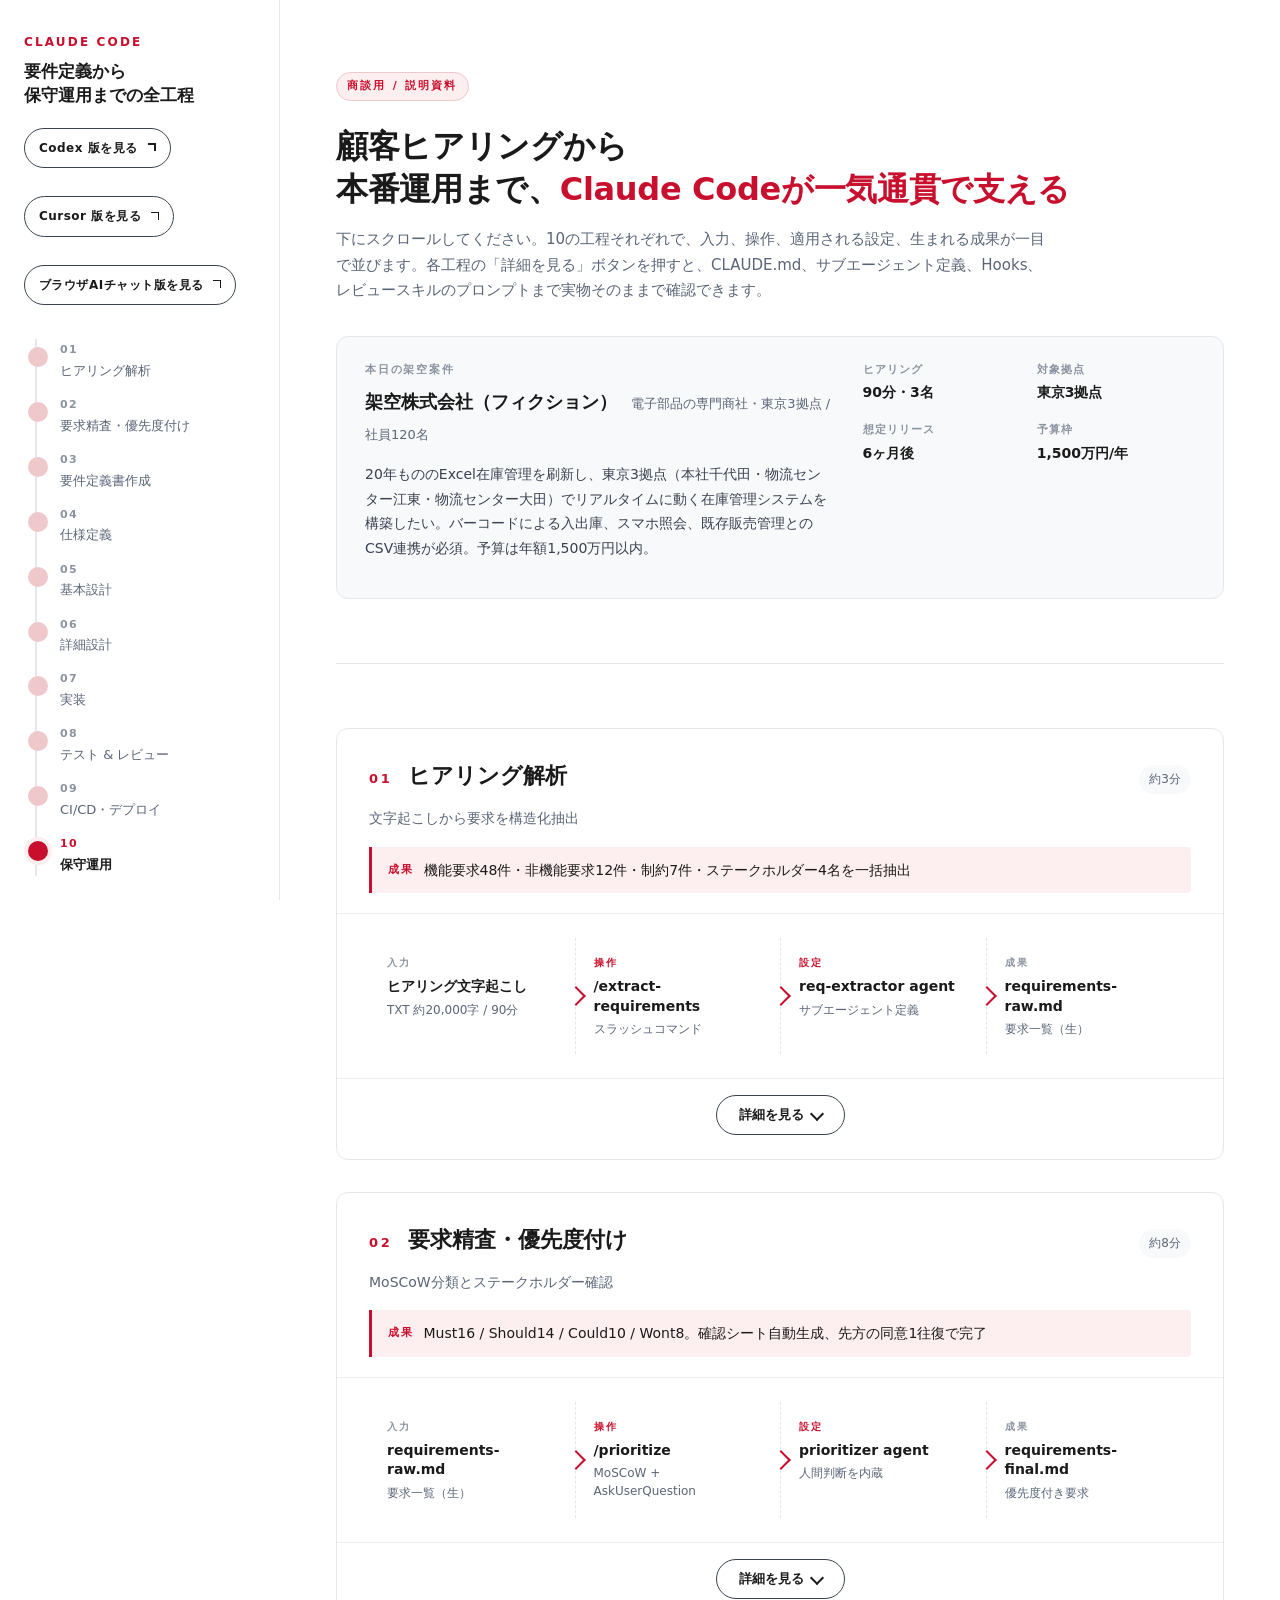
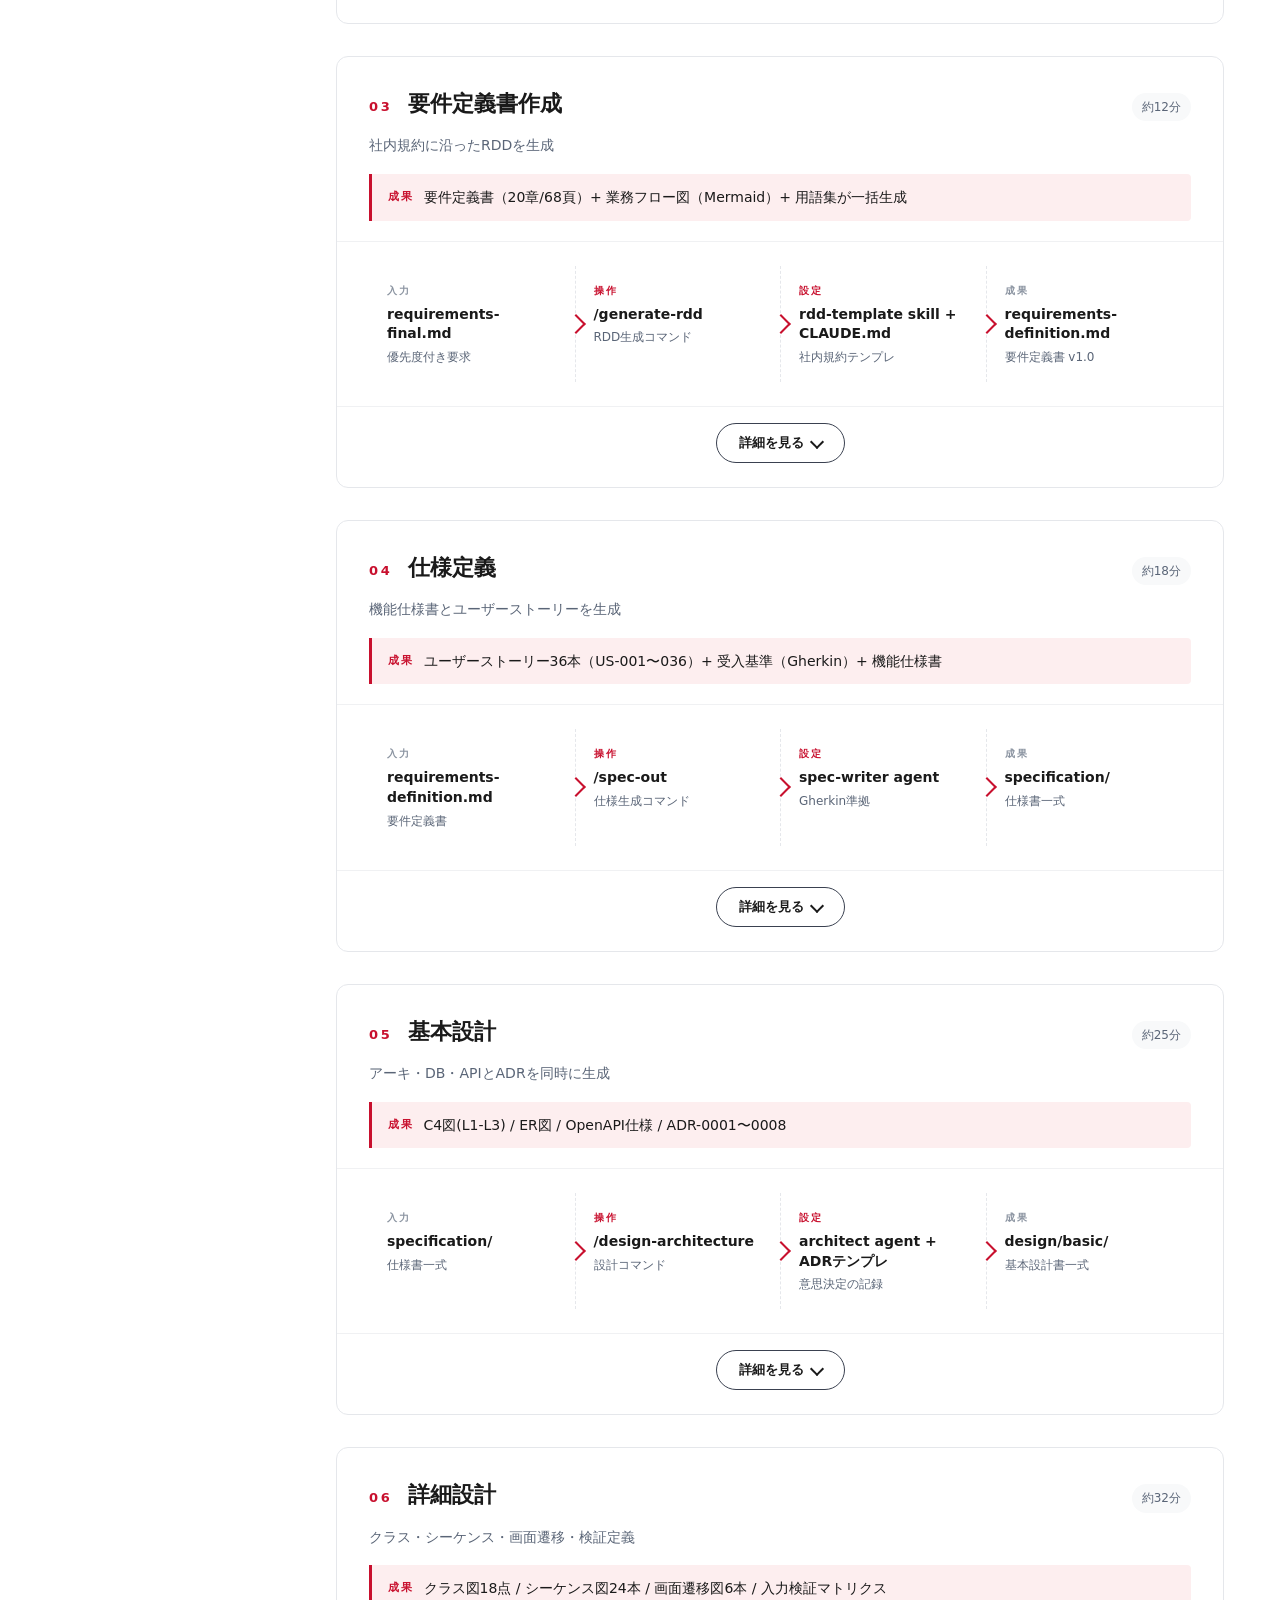
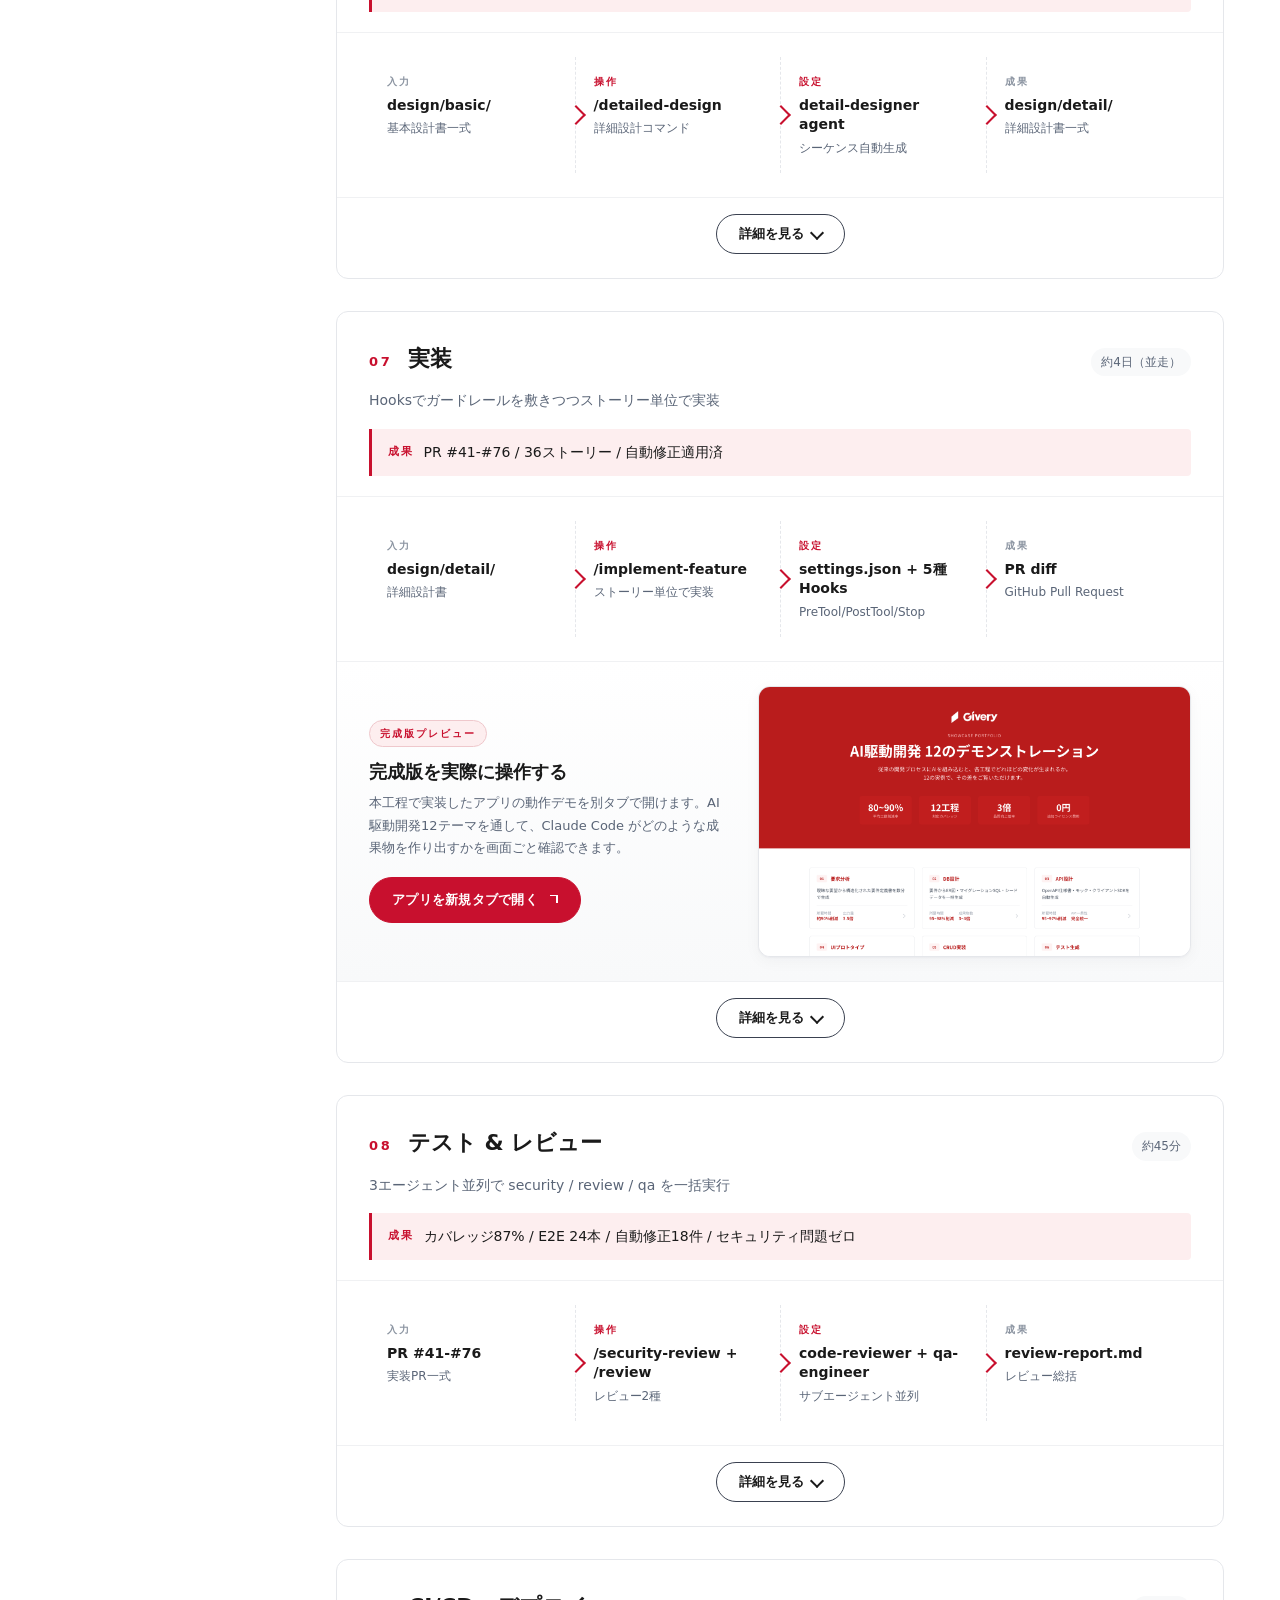
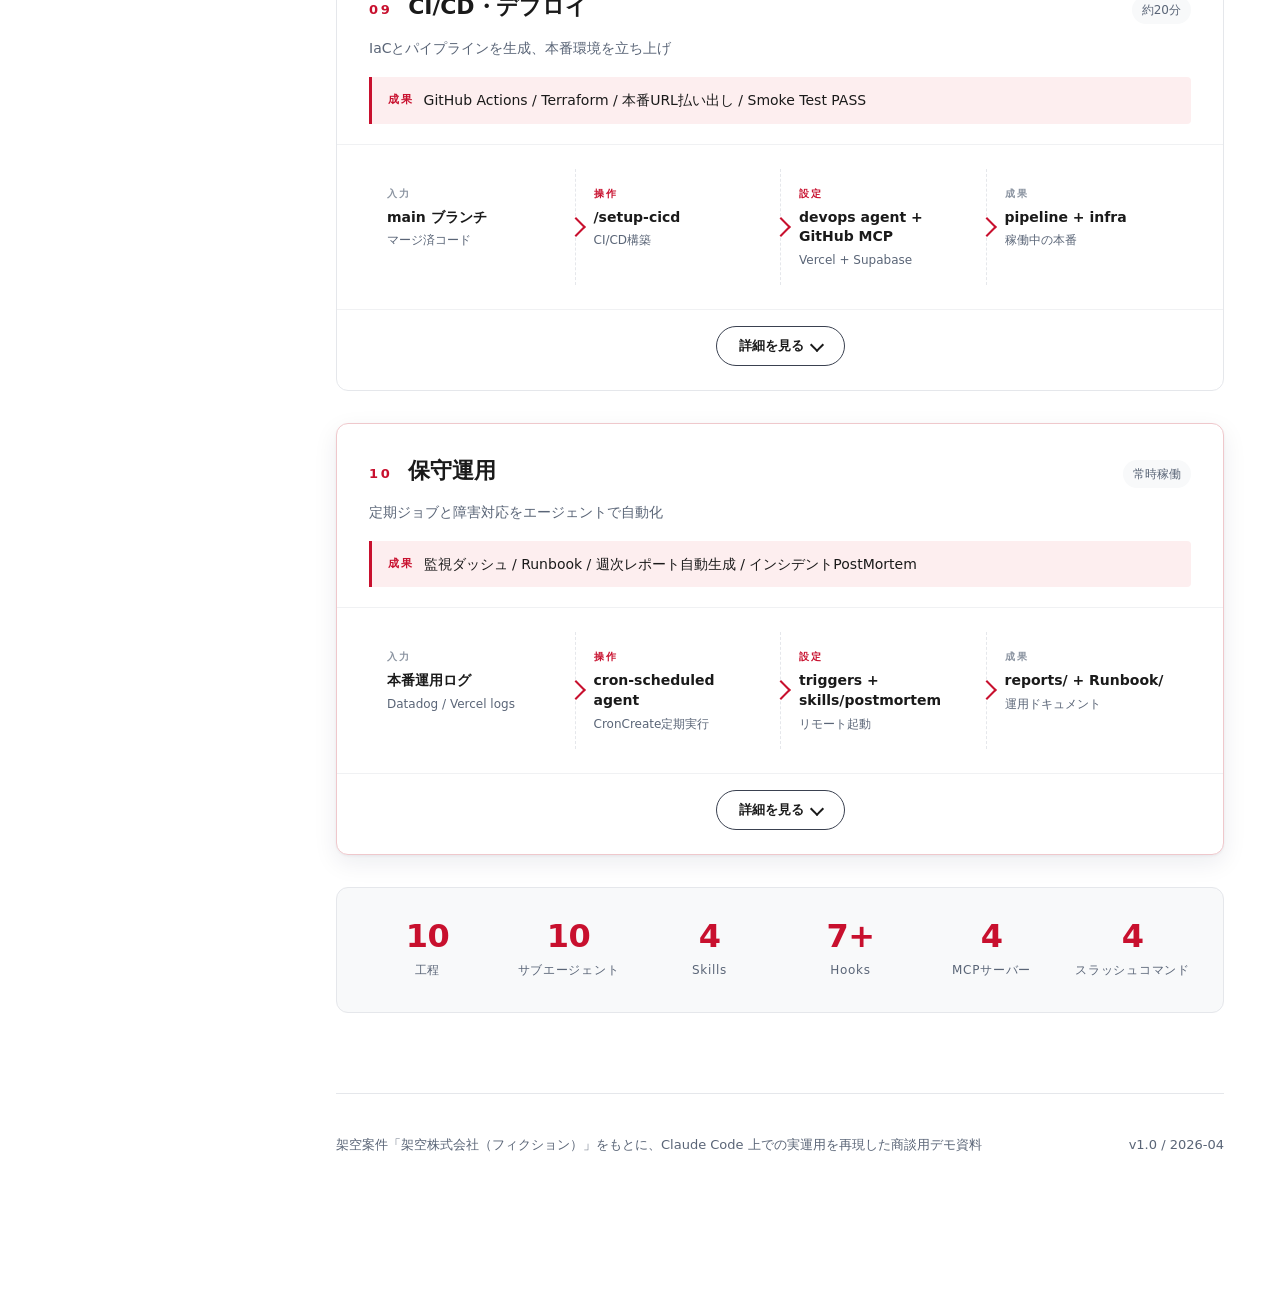
==== commit 4adfb29a: "feat: rail に Cursor 版 / ブラウザAIチャット版へのリンクを追加 Co-Authored-By: Claude Opus 4.7 <noreply@anthropic.com>" ====
--- a/index.html
+++ b/index.html
@@ -16,6 +16,14 @@
     <div class="rail-title">要件定義から<br>保守運用までの全工程</div>
     <a class="rail-swap" href="https://docdemo-codex.vercel.app/" target="_blank" rel="noopener noreferrer">
       <span class="rail-swap-label">Codex 版を見る</span>
+      <span class="rail-swap-arrow" aria-hidden="true"></span>
+    </a>
+    <a class="rail-swap" href="https://docdemo-cursor.vercel.app/" target="_blank" rel="noopener noreferrer">
+      <span class="rail-swap-label">Cursor 版を見る</span>
+      <span class="rail-swap-arrow" aria-hidden="true"></span>
+    </a>
+    <a class="rail-swap" href="https://docdemo-browser.vercel.app/" target="_blank" rel="noopener noreferrer">
+      <span class="rail-swap-label">ブラウザAIチャット版を見る</span>
       <span class="rail-swap-arrow" aria-hidden="true"></span>
     </a>
     <ul class="rail-list" id="rail-list"></ul>
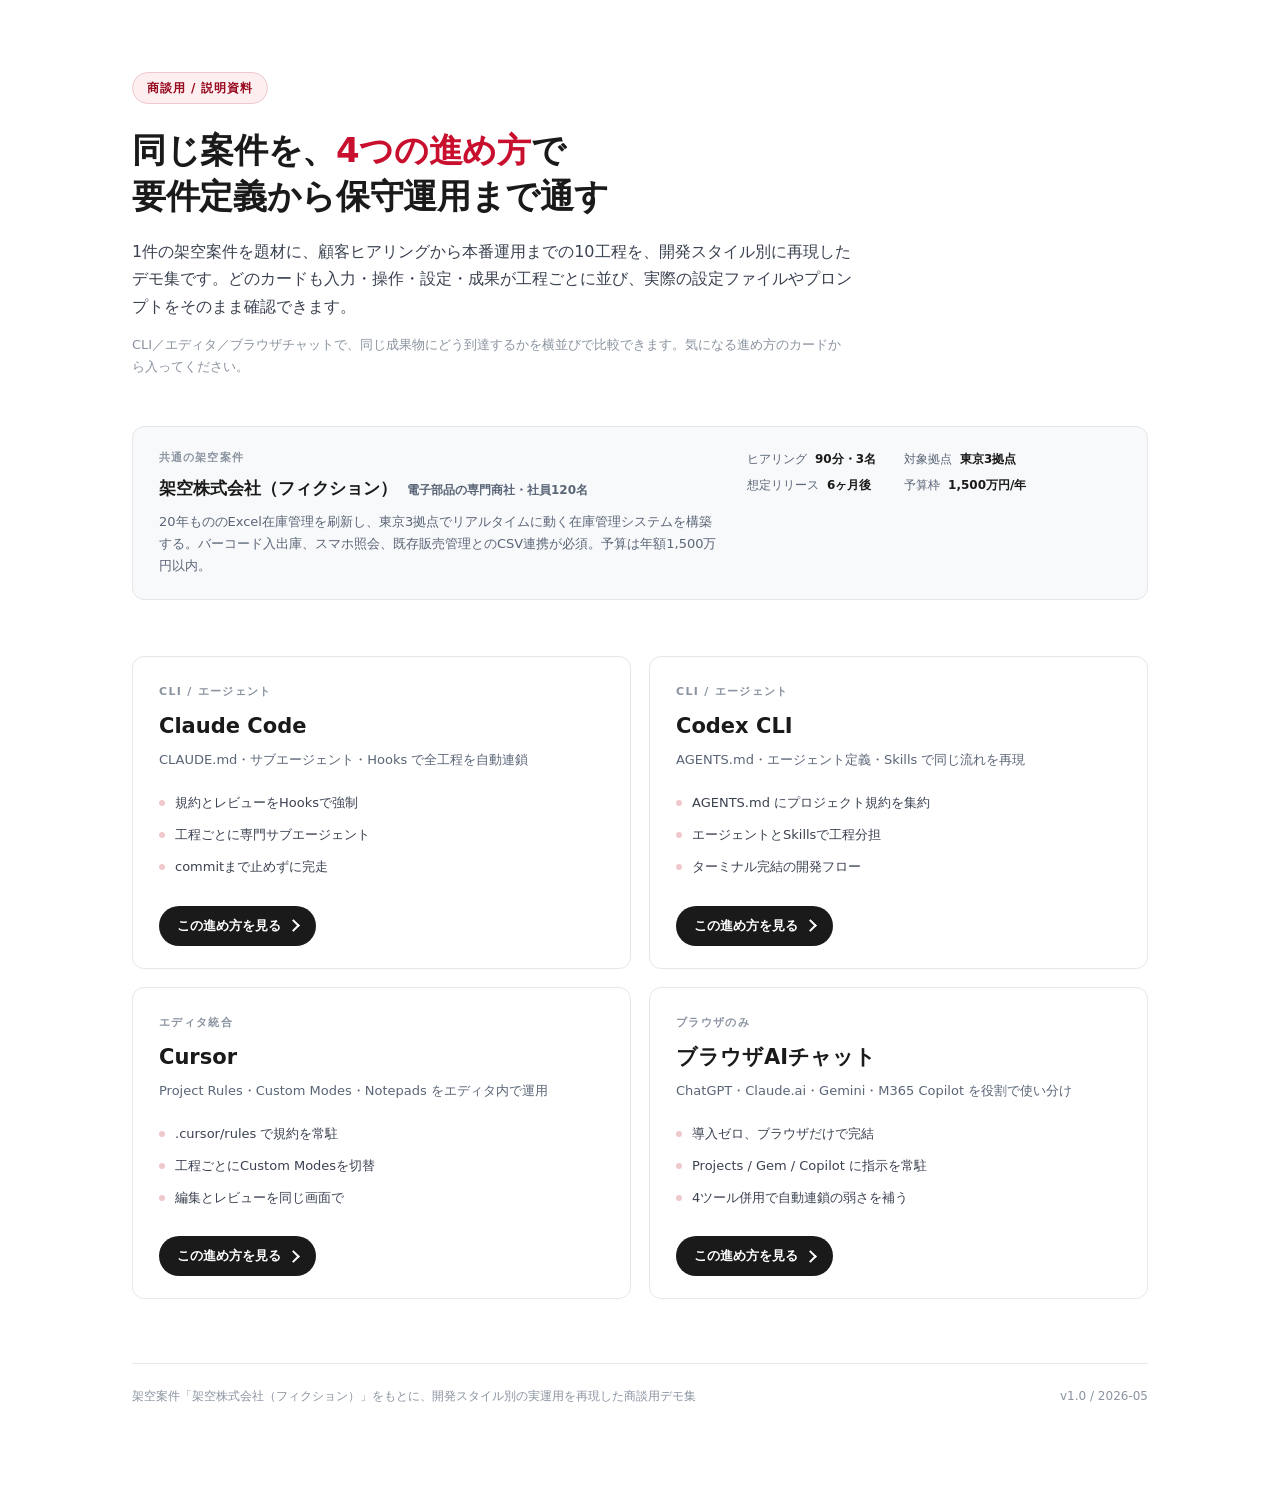
==== commit 3fce7730: "feat: docdemo を単一プロジェクトに統合（ハブ + 4バージョン） - ルートに4ツール比較トップページ(index.html)を追加 - claude-code を /claudecod" ====
--- a/index.html
+++ b/index.html
@@ -3,68 +3,139 @@
 <head>
   <meta charset="UTF-8">
   <meta name="viewport" content="width=device-width, initial-scale=1.0">
-  <title>Claude Code による要件定義から保守運用まで | 商談用説明資料</title>
-  <link rel="stylesheet" href="styles.css">
+  <title>要件定義から保守運用まで AI駆動開発デモ集 | 4つの進め方を比較</title>
+  <style>
+    :root{
+      --red:#c8102e; --red-deep:#97091f; --red-soft:#fdeeef; --red-line:#efc8cc;
+      --ink:#1a1a1a; --ink-2:#3a4150; --ink-3:#5a6577; --ink-4:#8a93a0;
+      --line:#e5e7eb; --line-2:#f0f1f3; --bg:#ffffff; --bg-soft:#f8f9fa;
+      --r:8px; --r-lg:12px; --t:200ms cubic-bezier(.4,0,.2,1);
+    }
+    *{box-sizing:border-box;}
+    html,body{margin:0;padding:0;background:var(--bg);color:var(--ink);
+      font-family:"Yu Gothic","游ゴシック","Hiragino Kaku Gothic ProN","Hiragino Sans",-apple-system,system-ui,sans-serif;
+      font-size:15px;line-height:1.7;-webkit-font-smoothing:antialiased;}
+    a{color:inherit;text-decoration:none;}
+    .wrap{max-width:1080px;margin:0 auto;padding:72px 32px 96px;}
+    .tag{display:inline-block;font-size:12px;font-weight:700;letter-spacing:.08em;
+      color:var(--red-deep);background:var(--red-soft);border:1px solid var(--red-line);
+      border-radius:999px;padding:5px 14px;margin-bottom:24px;}
+    h1{font-size:34px;line-height:1.35;margin:0 0 18px;font-weight:800;letter-spacing:-.01em;}
+    h1 em{font-style:normal;color:var(--red);}
+    .lead{font-size:16px;color:var(--ink-2);max-width:720px;margin:0 0 14px;}
+    .note{font-size:13px;color:var(--ink-4);max-width:720px;margin:0 0 48px;}
+    .scenario{display:flex;gap:28px;flex-wrap:wrap;background:var(--bg-soft);
+      border:1px solid var(--line);border-radius:var(--r-lg);padding:22px 26px;margin:0 0 56px;}
+    .scenario-head{font-size:11px;font-weight:700;letter-spacing:.1em;color:var(--ink-4);margin-bottom:6px;}
+    .scenario-name{font-size:17px;font-weight:700;}
+    .scenario-name span{font-size:12px;font-weight:600;color:var(--ink-3);margin-left:10px;}
+    .scenario-brief{font-size:13px;color:var(--ink-3);margin:8px 0 0;max-width:560px;}
+    .scenario-meta{display:grid;grid-template-columns:repeat(2,auto);gap:6px 28px;
+      font-size:12px;color:var(--ink-3);align-content:start;}
+    .scenario-meta b{color:var(--ink);font-weight:700;margin-left:8px;}
+    .grid{display:grid;grid-template-columns:repeat(2,1fr);gap:18px;}
+    .card{display:flex;flex-direction:column;border:1px solid var(--line);
+      border-radius:var(--r-lg);padding:26px 26px 22px;transition:all var(--t);
+      background:var(--bg);}
+    .card:hover{border-color:var(--ink-2);transform:translateY(-2px);
+      box-shadow:0 8px 28px rgba(15,30,60,.08);}
+    .card-kicker{font-size:11px;font-weight:700;letter-spacing:.12em;color:var(--ink-4);margin-bottom:8px;}
+    .card-title{font-size:21px;font-weight:800;margin:0 0 4px;}
+    .card-sub{font-size:13px;color:var(--ink-3);margin:0 0 16px;}
+    .card-points{list-style:none;margin:0 0 22px;padding:0;font-size:13px;color:var(--ink-2);}
+    .card-points li{padding:5px 0 5px 16px;position:relative;}
+    .card-points li::before{content:"";position:absolute;left:0;top:13px;
+      width:6px;height:6px;border-radius:50%;background:var(--red-line);}
+    .card-cta{margin-top:auto;display:inline-flex;align-items:center;gap:8px;
+      align-self:flex-start;font-size:13px;font-weight:700;color:#fff;background:var(--ink);
+      border-radius:999px;padding:9px 18px;transition:all var(--t);}
+    .card:hover .card-cta{background:var(--red);}
+    .card-cta::after{content:"";width:7px;height:7px;border-top:2px solid #fff;
+      border-right:2px solid #fff;transform:rotate(45deg);}
+    .footer{margin-top:64px;padding-top:22px;border-top:1px solid var(--line);
+      display:flex;justify-content:space-between;font-size:12px;color:var(--ink-4);flex-wrap:wrap;gap:8px;}
+    @media (max-width:760px){
+      .wrap{padding:48px 20px 64px;}
+      h1{font-size:26px;}
+      .grid{grid-template-columns:1fr;}
+    }
+  </style>
 </head>
 <body>
+  <div class="wrap">
+    <span class="tag">商談用 / 説明資料</span>
+    <h1>同じ案件を、<em>4つの進め方</em>で<br>要件定義から保守運用まで通す</h1>
+    <p class="lead">1件の架空案件を題材に、顧客ヒアリングから本番運用までの10工程を、開発スタイル別に再現したデモ集です。どのカードも入力・操作・設定・成果が工程ごとに並び、実際の設定ファイルやプロンプトをそのまま確認できます。</p>
+    <p class="note">CLI／エディタ／ブラウザチャットで、同じ成果物にどう到達するかを横並びで比較できます。気になる進め方のカードから入ってください。</p>
 
-<div class="layout">
+    <div class="scenario">
+      <div>
+        <div class="scenario-head">共通の架空案件</div>
+        <div class="scenario-name">架空株式会社（フィクション）<span>電子部品の専門商社・社員120名</span></div>
+        <p class="scenario-brief">20年もののExcel在庫管理を刷新し、東京3拠点でリアルタイムに動く在庫管理システムを構築する。バーコード入出庫、スマホ照会、既存販売管理とのCSV連携が必須。予算は年額1,500万円以内。</p>
+      </div>
+      <div class="scenario-meta">
+        <div>ヒアリング<b>90分・3名</b></div>
+        <div>対象拠点<b>東京3拠点</b></div>
+        <div>想定リリース<b>6ヶ月後</b></div>
+        <div>予算枠<b>1,500万円/年</b></div>
+      </div>
+    </div>
 
-  <!-- 左側：固定タイムライン -->
-  <aside class="rail">
-    <div class="rail-brand">CLAUDE CODE</div>
-    <div class="rail-title">要件定義から<br>保守運用までの全工程</div>
-    <a class="rail-swap" href="https://docdemo-codex.vercel.app/" target="_blank" rel="noopener noreferrer">
-      <span class="rail-swap-label">Codex 版を見る</span>
-      <span class="rail-swap-arrow" aria-hidden="true"></span>
-    </a>
-    <a class="rail-swap" href="https://docdemo-cursor.vercel.app/" target="_blank" rel="noopener noreferrer">
-      <span class="rail-swap-label">Cursor 版を見る</span>
-      <span class="rail-swap-arrow" aria-hidden="true"></span>
-    </a>
-    <a class="rail-swap" href="https://docdemo-browser.vercel.app/" target="_blank" rel="noopener noreferrer">
-      <span class="rail-swap-label">ブラウザAIチャット版を見る</span>
-      <span class="rail-swap-arrow" aria-hidden="true"></span>
-    </a>
-    <ul class="rail-list" id="rail-list"></ul>
-  </aside>
+    <div class="grid">
+      <a class="card" href="./claudecode/">
+        <div class="card-kicker">CLI / エージェント</div>
+        <div class="card-title">Claude Code</div>
+        <div class="card-sub">CLAUDE.md・サブエージェント・Hooks で全工程を自動連鎖</div>
+        <ul class="card-points">
+          <li>規約とレビューをHooksで強制</li>
+          <li>工程ごとに専門サブエージェント</li>
+          <li>commitまで止めずに完走</li>
+        </ul>
+        <span class="card-cta">この進め方を見る</span>
+      </a>
 
-  <!-- 右側：本文 -->
-  <main class="main">
+      <a class="card" href="./codex/">
+        <div class="card-kicker">CLI / エージェント</div>
+        <div class="card-title">Codex CLI</div>
+        <div class="card-sub">AGENTS.md・エージェント定義・Skills で同じ流れを再現</div>
+        <ul class="card-points">
+          <li>AGENTS.md にプロジェクト規約を集約</li>
+          <li>エージェントとSkillsで工程分担</li>
+          <li>ターミナル完結の開発フロー</li>
+        </ul>
+        <span class="card-cta">この進め方を見る</span>
+      </a>
 
-    <!-- ヒーロー -->
-    <section class="hero">
-      <span class="hero-tag">商談用 / 説明資料</span>
-      <h1>顧客ヒアリングから<br>本番運用まで、<em>Claude Codeが一気通貫で支える</em></h1>
-      <p class="hero-lead">下にスクロールしてください。10の工程それぞれで、入力、操作、適用される設定、生まれる成果が一目で並びます。各工程の「詳細を見る」ボタンを押すと、CLAUDE.md、サブエージェント定義、Hooks、レビュースキルのプロンプトまで実物そのままで確認できます。</p>
+      <a class="card" href="./cursor/">
+        <div class="card-kicker">エディタ統合</div>
+        <div class="card-title">Cursor</div>
+        <div class="card-sub">Project Rules・Custom Modes・Notepads をエディタ内で運用</div>
+        <ul class="card-points">
+          <li>.cursor/rules で規約を常駐</li>
+          <li>工程ごとにCustom Modesを切替</li>
+          <li>編集とレビューを同じ画面で</li>
+        </ul>
+        <span class="card-cta">この進め方を見る</span>
+      </a>
 
-      <div class="scenario">
-        <div>
-          <div class="scenario-head">本日の架空案件</div>
-          <div class="scenario-name">
-            <span id="scenario-name">—</span>
-            <span class="industry" id="scenario-industry"></span>
-          </div>
-          <p class="scenario-brief" id="scenario-brief"></p>
-        </div>
-        <div class="scenario-meta" id="scenario-meta"></div>
-      </div>
-    </section>
+      <a class="card" href="./browser/">
+        <div class="card-kicker">ブラウザのみ</div>
+        <div class="card-title">ブラウザAIチャット</div>
+        <div class="card-sub">ChatGPT・Claude.ai・Gemini・M365 Copilot を役割で使い分け</div>
+        <ul class="card-points">
+          <li>導入ゼロ、ブラウザだけで完結</li>
+          <li>Projects / Gem / Copilot に指示を常駐</li>
+          <li>4ツール併用で自動連鎖の弱さを補う</li>
+        </ul>
+        <span class="card-cta">この進め方を見る</span>
+      </a>
+    </div>
 
-    <!-- 工程カード群 -->
-    <div id="phases"></div>
-
-    <!-- サマリ -->
-    <div id="summary"></div>
-
-    <footer class="footer">
-      <div>架空案件「架空株式会社（フィクション）」をもとに、Claude Code 上での実運用を再現した商談用デモ資料</div>
-      <div>v1.0 / 2026-04</div>
-    </footer>
-  </main>
-</div>
-
-<script src="data.js"></script>
-<script src="app.js"></script>
+    <div class="footer">
+      <div>架空案件「架空株式会社（フィクション）」をもとに、開発スタイル別の実運用を再現した商談用デモ集</div>
+      <div>v1.0 / 2026-05</div>
+    </div>
+  </div>
 </body>
 </html>
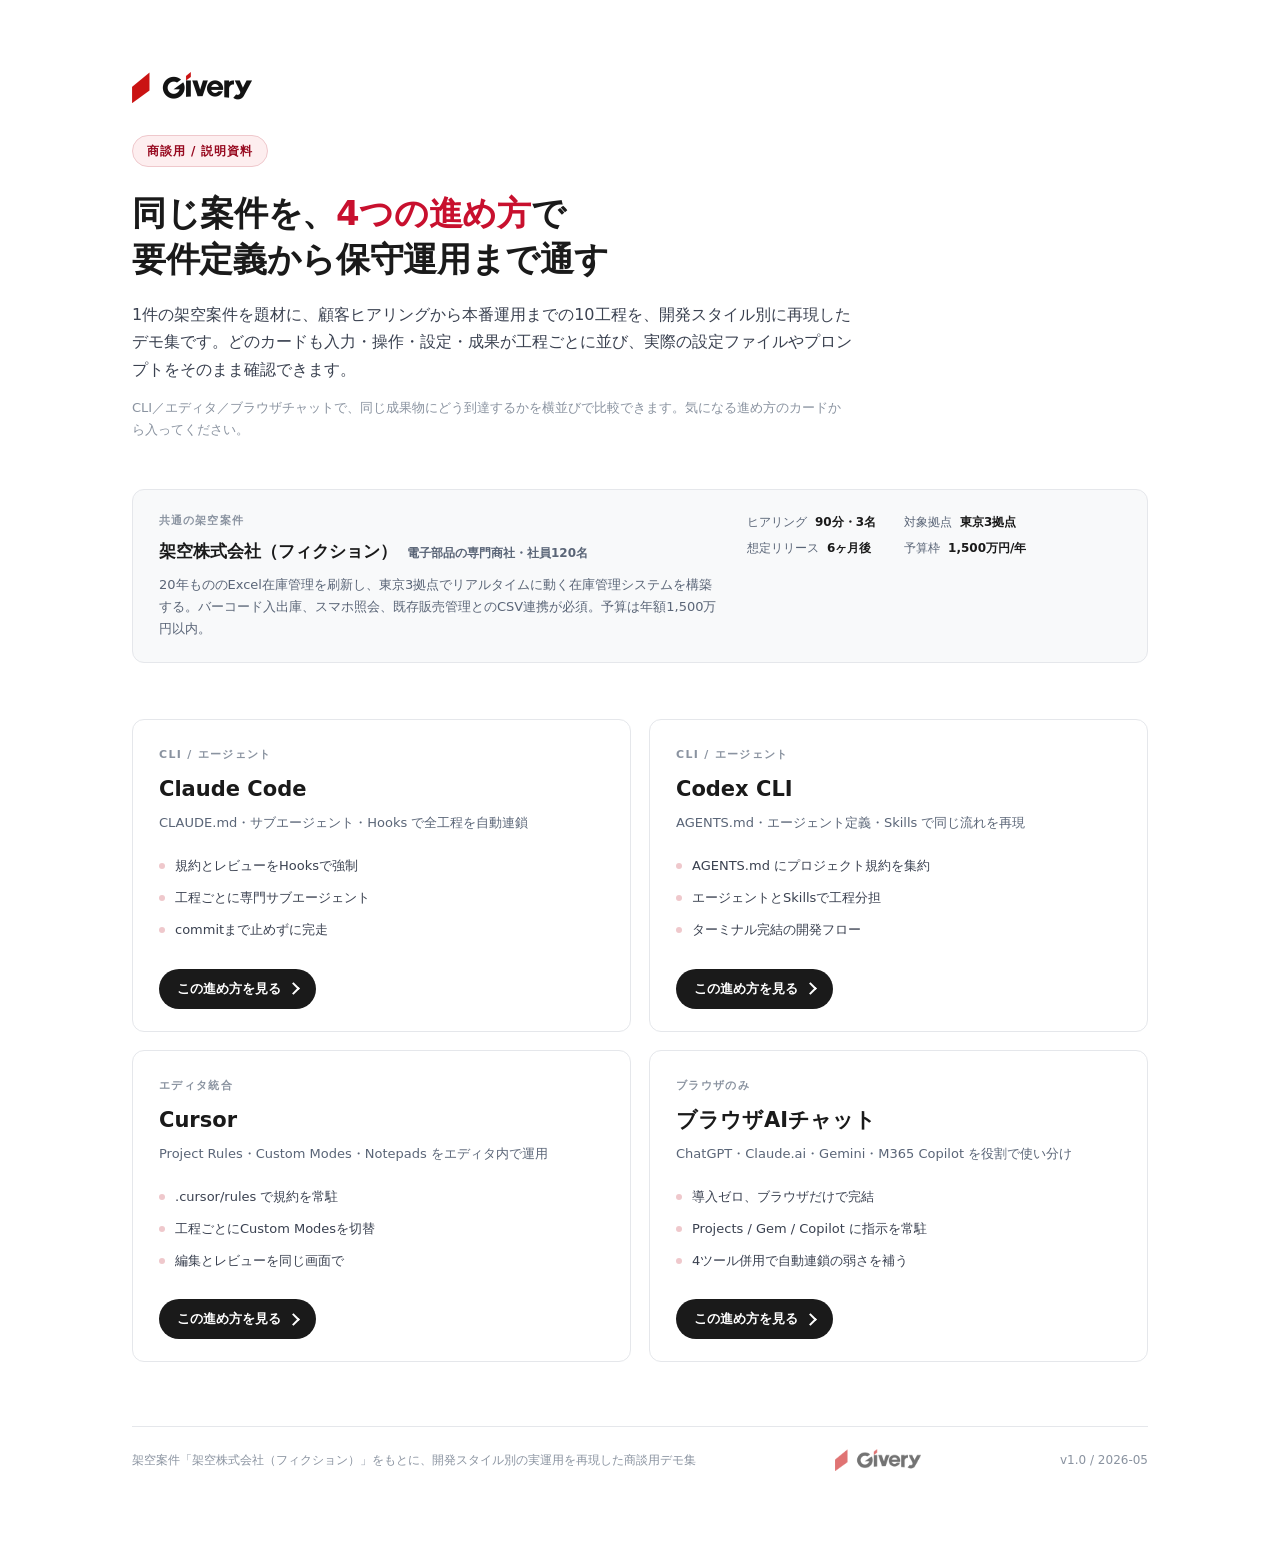
==== commit 874072ad: "feat: Givery ロゴ追加 + 「実行」を「AIへの依頼（日本語）」に変更 - 4バージョン + ハブの rail 上部とフッターに Givery ロゴを配置 - 各バージョンの実行タブを「A" ====
--- a/index.html
+++ b/index.html
@@ -52,8 +52,10 @@
     .card:hover .card-cta{background:var(--red);}
     .card-cta::after{content:"";width:7px;height:7px;border-top:2px solid #fff;
       border-right:2px solid #fff;transform:rotate(45deg);}
+    .hub-logo{display:block;width:120px;height:auto;margin:0 0 32px;opacity:0.92;}
+    .hub-footer-logo{height:22px;width:auto;opacity:0.55;margin:0 auto;}
     .footer{margin-top:64px;padding-top:22px;border-top:1px solid var(--line);
-      display:flex;justify-content:space-between;font-size:12px;color:var(--ink-4);flex-wrap:wrap;gap:8px;}
+      display:flex;align-items:center;justify-content:space-between;font-size:12px;color:var(--ink-4);flex-wrap:wrap;gap:8px;}
     @media (max-width:760px){
       .wrap{padding:48px 20px 64px;}
       h1{font-size:26px;}
@@ -63,6 +65,7 @@
 </head>
 <body>
   <div class="wrap">
+    <img class="hub-logo" src="./assets/givery-logo.png" alt="Givery">
     <span class="tag">商談用 / 説明資料</span>
     <h1>同じ案件を、<em>4つの進め方</em>で<br>要件定義から保守運用まで通す</h1>
     <p class="lead">1件の架空案件を題材に、顧客ヒアリングから本番運用までの10工程を、開発スタイル別に再現したデモ集です。どのカードも入力・操作・設定・成果が工程ごとに並び、実際の設定ファイルやプロンプトをそのまま確認できます。</p>
@@ -134,6 +137,7 @@
 
     <div class="footer">
       <div>架空案件「架空株式会社（フィクション）」をもとに、開発スタイル別の実運用を再現した商談用デモ集</div>
+      <img class="hub-footer-logo" src="./assets/givery-logo.png" alt="Givery">
       <div>v1.0 / 2026-05</div>
     </div>
   </div>
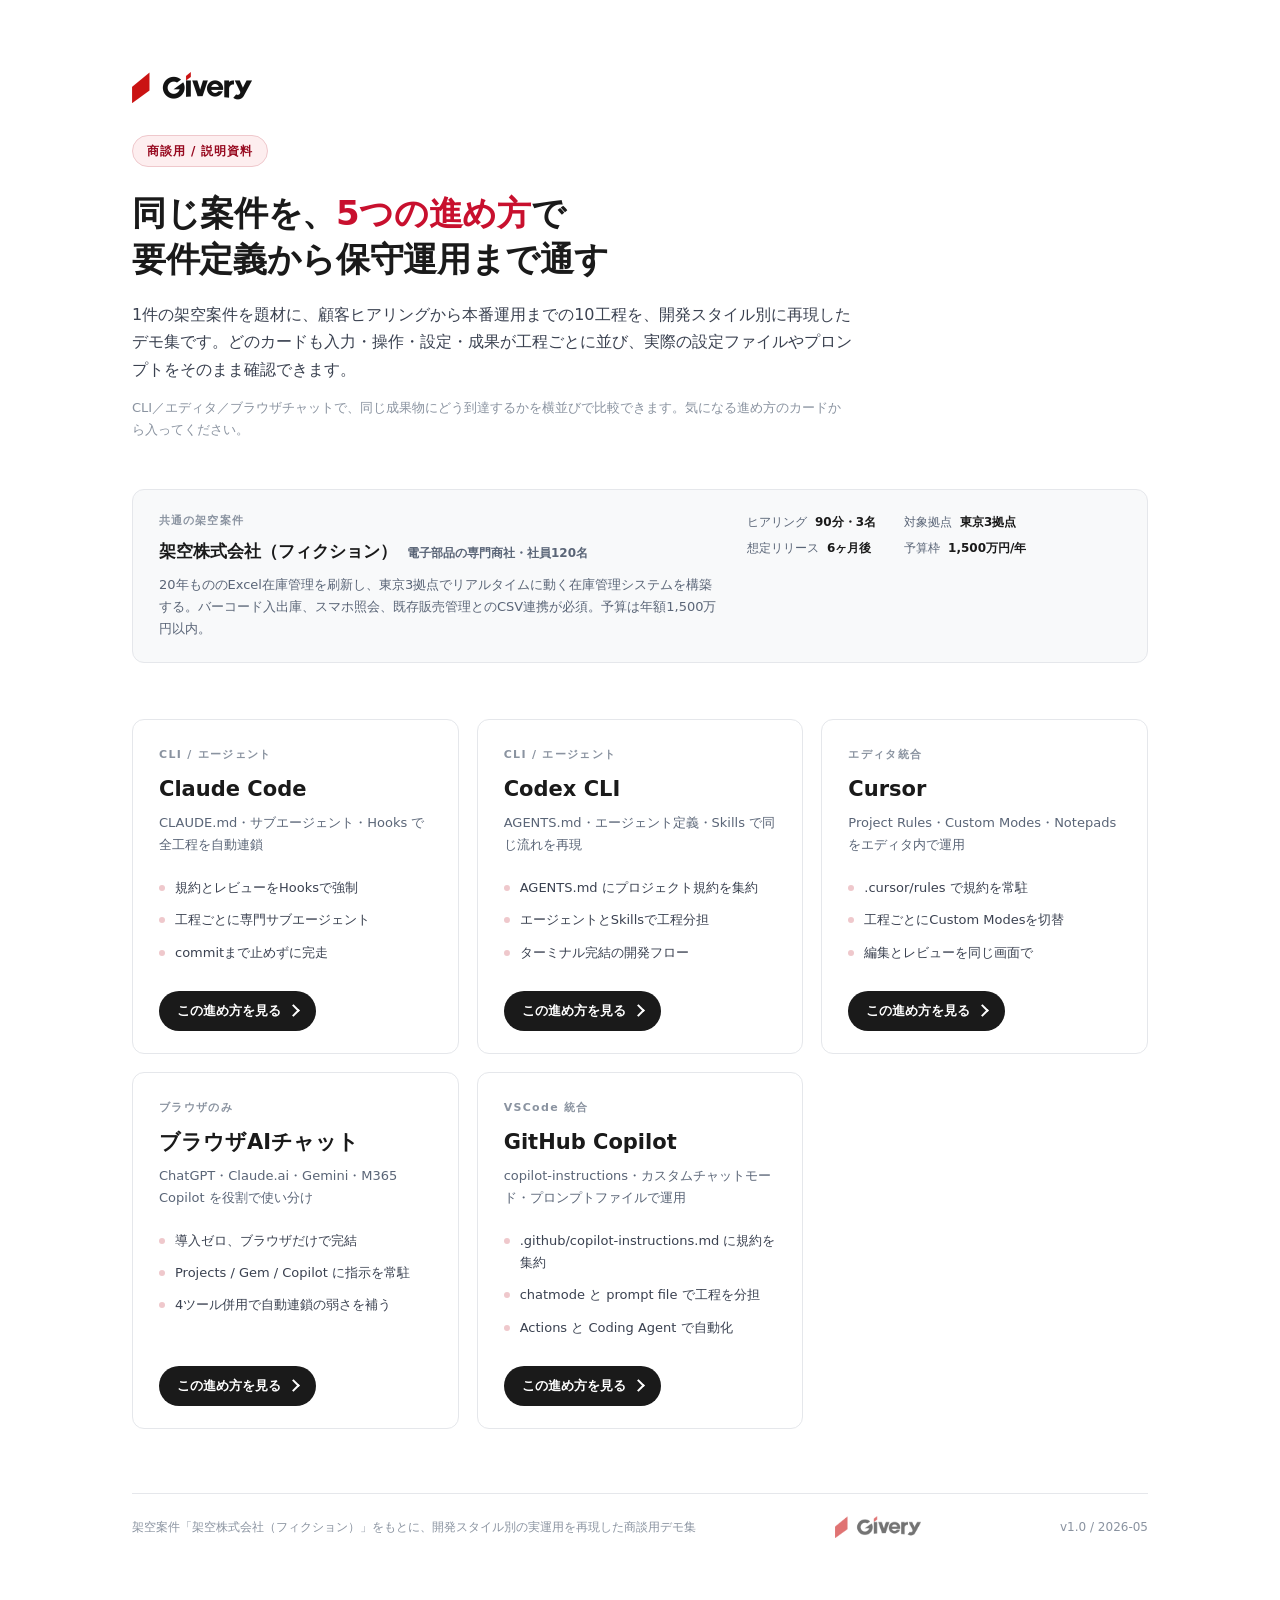
==== commit 113f7de8: "feat: GitHub Copilot 版を追加（5ツール構成に拡張） - /copilot を新設。claudecode をベースに、GitHub Copilot 実仕様へ全面書き換え   - ." ====
--- a/index.html
+++ b/index.html
@@ -3,7 +3,7 @@
 <head>
   <meta charset="UTF-8">
   <meta name="viewport" content="width=device-width, initial-scale=1.0">
-  <title>要件定義から保守運用まで AI駆動開発デモ集 | 4つの進め方を比較</title>
+  <title>要件定義から保守運用まで AI駆動開発デモ集 | 5つの進め方を比較</title>
   <style>
     :root{
       --red:#c8102e; --red-deep:#97091f; --red-soft:#fdeeef; --red-line:#efc8cc;
@@ -33,7 +33,7 @@
     .scenario-meta{display:grid;grid-template-columns:repeat(2,auto);gap:6px 28px;
       font-size:12px;color:var(--ink-3);align-content:start;}
     .scenario-meta b{color:var(--ink);font-weight:700;margin-left:8px;}
-    .grid{display:grid;grid-template-columns:repeat(2,1fr);gap:18px;}
+    .grid{display:grid;grid-template-columns:repeat(auto-fit,minmax(280px,1fr));gap:18px;}
     .card{display:flex;flex-direction:column;border:1px solid var(--line);
       border-radius:var(--r-lg);padding:26px 26px 22px;transition:all var(--t);
       background:var(--bg);}
@@ -67,7 +67,7 @@
   <div class="wrap">
     <img class="hub-logo" src="./assets/givery-logo.png" alt="Givery">
     <span class="tag">商談用 / 説明資料</span>
-    <h1>同じ案件を、<em>4つの進め方</em>で<br>要件定義から保守運用まで通す</h1>
+    <h1>同じ案件を、<em>5つの進め方</em>で<br>要件定義から保守運用まで通す</h1>
     <p class="lead">1件の架空案件を題材に、顧客ヒアリングから本番運用までの10工程を、開発スタイル別に再現したデモ集です。どのカードも入力・操作・設定・成果が工程ごとに並び、実際の設定ファイルやプロンプトをそのまま確認できます。</p>
     <p class="note">CLI／エディタ／ブラウザチャットで、同じ成果物にどう到達するかを横並びで比較できます。気になる進め方のカードから入ってください。</p>
 
@@ -133,6 +133,18 @@
         </ul>
         <span class="card-cta">この進め方を見る</span>
       </a>
+
+      <a class="card" href="./copilot/">
+        <div class="card-kicker">VSCode 統合</div>
+        <div class="card-title">GitHub Copilot</div>
+        <div class="card-sub">copilot-instructions・カスタムチャットモード・プロンプトファイルで運用</div>
+        <ul class="card-points">
+          <li>.github/copilot-instructions.md に規約を集約</li>
+          <li>chatmode と prompt file で工程を分担</li>
+          <li>Actions と Coding Agent で自動化</li>
+        </ul>
+        <span class="card-cta">この進め方を見る</span>
+      </a>
     </div>
 
     <div class="footer">
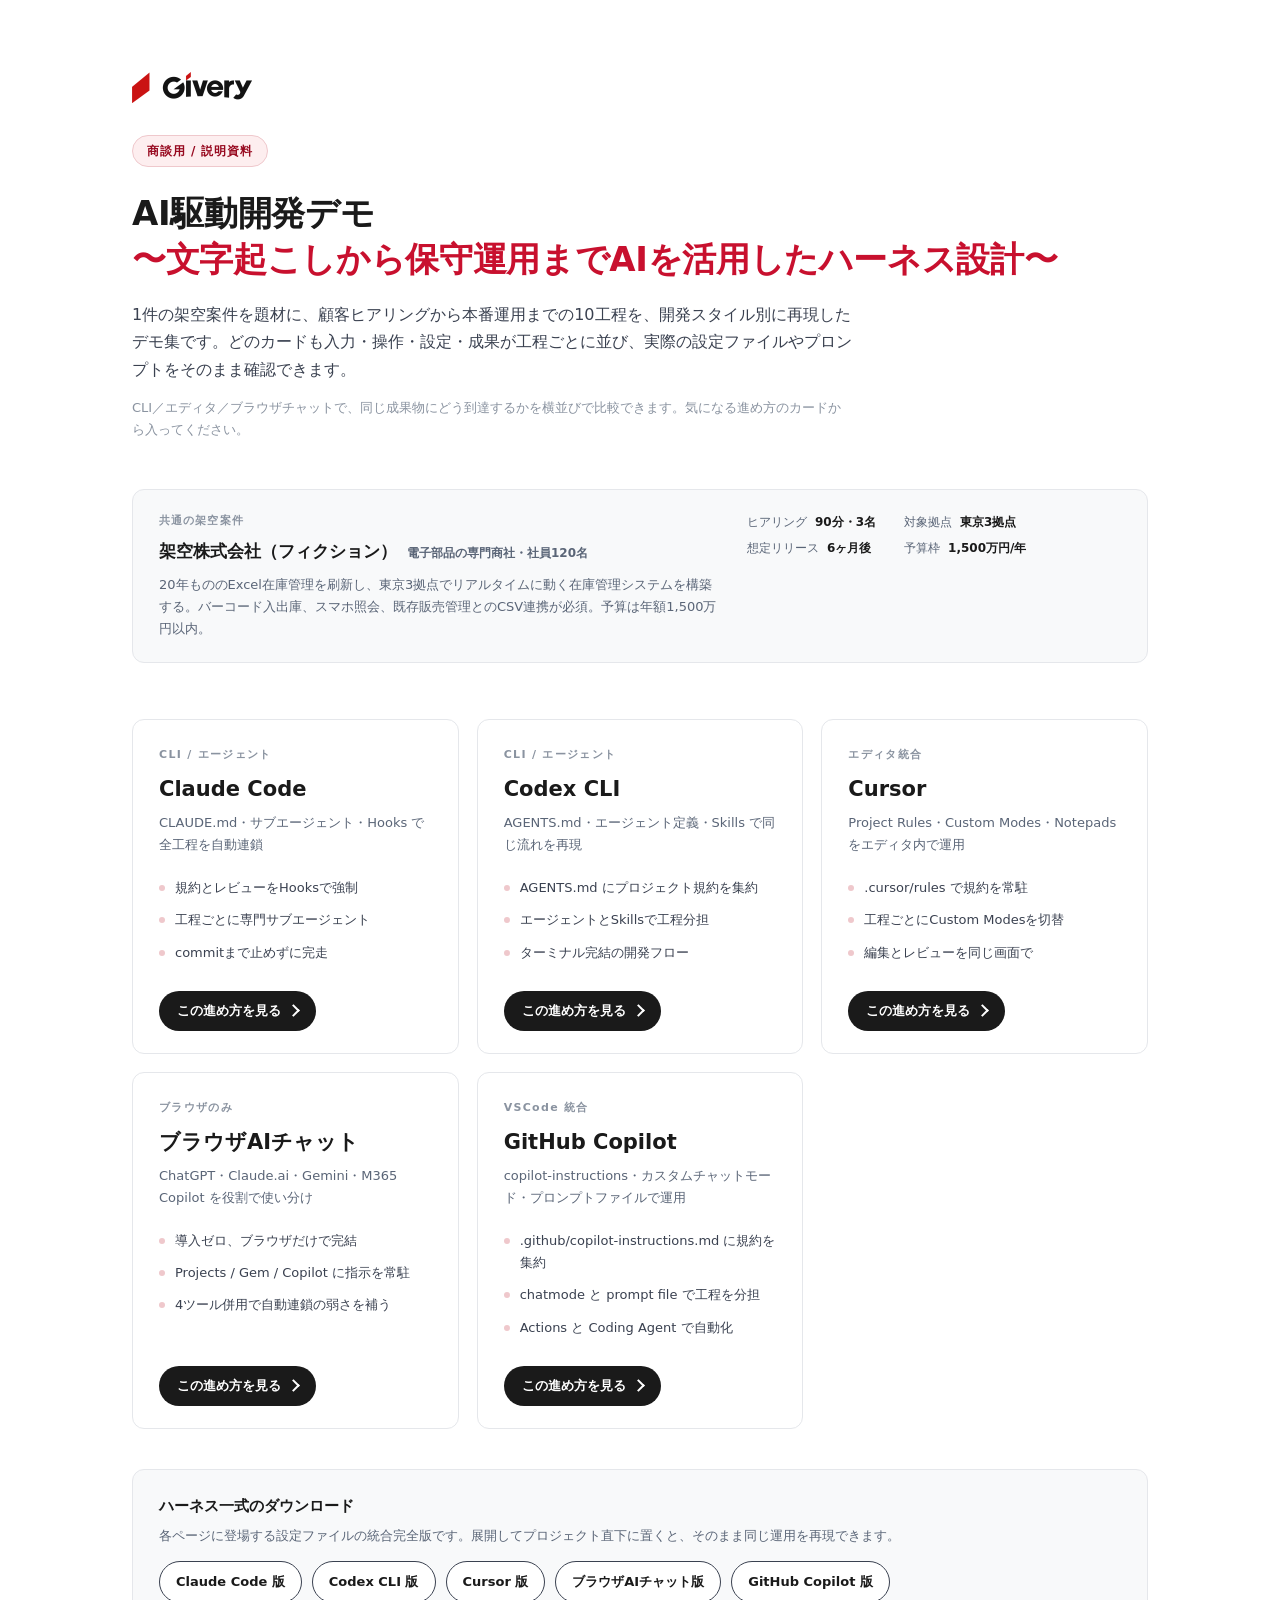
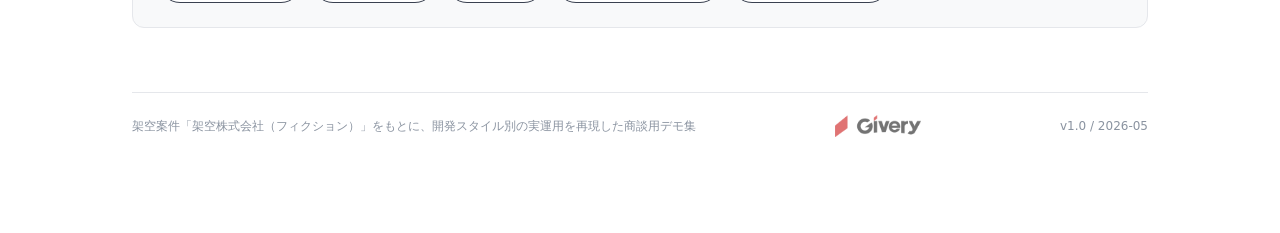
==== commit 67da96f4: "feat: タイトル刷新 + ダミーデータ詳細化 + ハーネス一式のZIP配布 - ハブのタイトルを「AI駆動開発デモ 〜文字起こしから保守運用までAIを活用したハーネス設計〜」へ - ヒアリング文字" ====
--- a/index.html
+++ b/index.html
@@ -3,7 +3,7 @@
 <head>
   <meta charset="UTF-8">
   <meta name="viewport" content="width=device-width, initial-scale=1.0">
-  <title>要件定義から保守運用まで AI駆動開発デモ集 | 5つの進め方を比較</title>
+  <title>AI駆動開発デモ　〜文字起こしから保守運用までAIを活用したハーネス設計〜</title>
   <style>
     :root{
       --red:#c8102e; --red-deep:#97091f; --red-soft:#fdeeef; --red-line:#efc8cc;
@@ -54,6 +54,12 @@
       border-right:2px solid #fff;transform:rotate(45deg);}
     .hub-logo{display:block;width:120px;height:auto;margin:0 0 32px;opacity:0.92;}
     .hub-footer-logo{height:22px;width:auto;opacity:0.55;margin:0 auto;}
+    .dl-section{margin-top:40px;border:1px solid var(--line);border-radius:var(--r-lg);padding:24px 26px;background:var(--bg-soft);}
+    .dl-head{font-size:15px;font-weight:800;margin-bottom:6px;}
+    .dl-note{font-size:13px;color:var(--ink-3);margin:0 0 14px;}
+    .dl-links{display:flex;flex-wrap:wrap;gap:10px;}
+    .dl-links a{font-size:13px;font-weight:700;padding:9px 16px;border:1px solid var(--ink-2);border-radius:999px;background:var(--bg);transition:all var(--t);}
+    .dl-links a:hover{background:var(--ink);color:#fff;border-color:var(--ink);}
     .footer{margin-top:64px;padding-top:22px;border-top:1px solid var(--line);
       display:flex;align-items:center;justify-content:space-between;font-size:12px;color:var(--ink-4);flex-wrap:wrap;gap:8px;}
     @media (max-width:760px){
@@ -67,7 +73,7 @@
   <div class="wrap">
     <img class="hub-logo" src="./assets/givery-logo.png" alt="Givery">
     <span class="tag">商談用 / 説明資料</span>
-    <h1>同じ案件を、<em>5つの進め方</em>で<br>要件定義から保守運用まで通す</h1>
+    <h1>AI駆動開発デモ<br><em>〜文字起こしから保守運用までAIを活用したハーネス設計〜</em></h1>
     <p class="lead">1件の架空案件を題材に、顧客ヒアリングから本番運用までの10工程を、開発スタイル別に再現したデモ集です。どのカードも入力・操作・設定・成果が工程ごとに並び、実際の設定ファイルやプロンプトをそのまま確認できます。</p>
     <p class="note">CLI／エディタ／ブラウザチャットで、同じ成果物にどう到達するかを横並びで比較できます。気になる進め方のカードから入ってください。</p>
 
@@ -147,6 +153,18 @@
       </a>
     </div>
 
+    <div class="dl-section">
+      <div class="dl-head">ハーネス一式のダウンロード</div>
+      <p class="dl-note">各ページに登場する設定ファイルの統合完全版です。展開してプロジェクト直下に置くと、そのまま同じ運用を再現できます。</p>
+      <div class="dl-links">
+        <a href="./claudecode/claudecode-harness.zip" download>Claude Code 版</a>
+        <a href="./codex/codex-harness.zip" download>Codex CLI 版</a>
+        <a href="./cursor/cursor-harness.zip" download>Cursor 版</a>
+        <a href="./browser/browser-harness.zip" download>ブラウザAIチャット版</a>
+        <a href="./copilot/copilot-harness.zip" download>GitHub Copilot 版</a>
+      </div>
+    </div>
+
     <div class="footer">
       <div>架空案件「架空株式会社（フィクション）」をもとに、開発スタイル別の実運用を再現した商談用デモ集</div>
       <img class="hub-footer-logo" src="./assets/givery-logo.png" alt="Givery">
